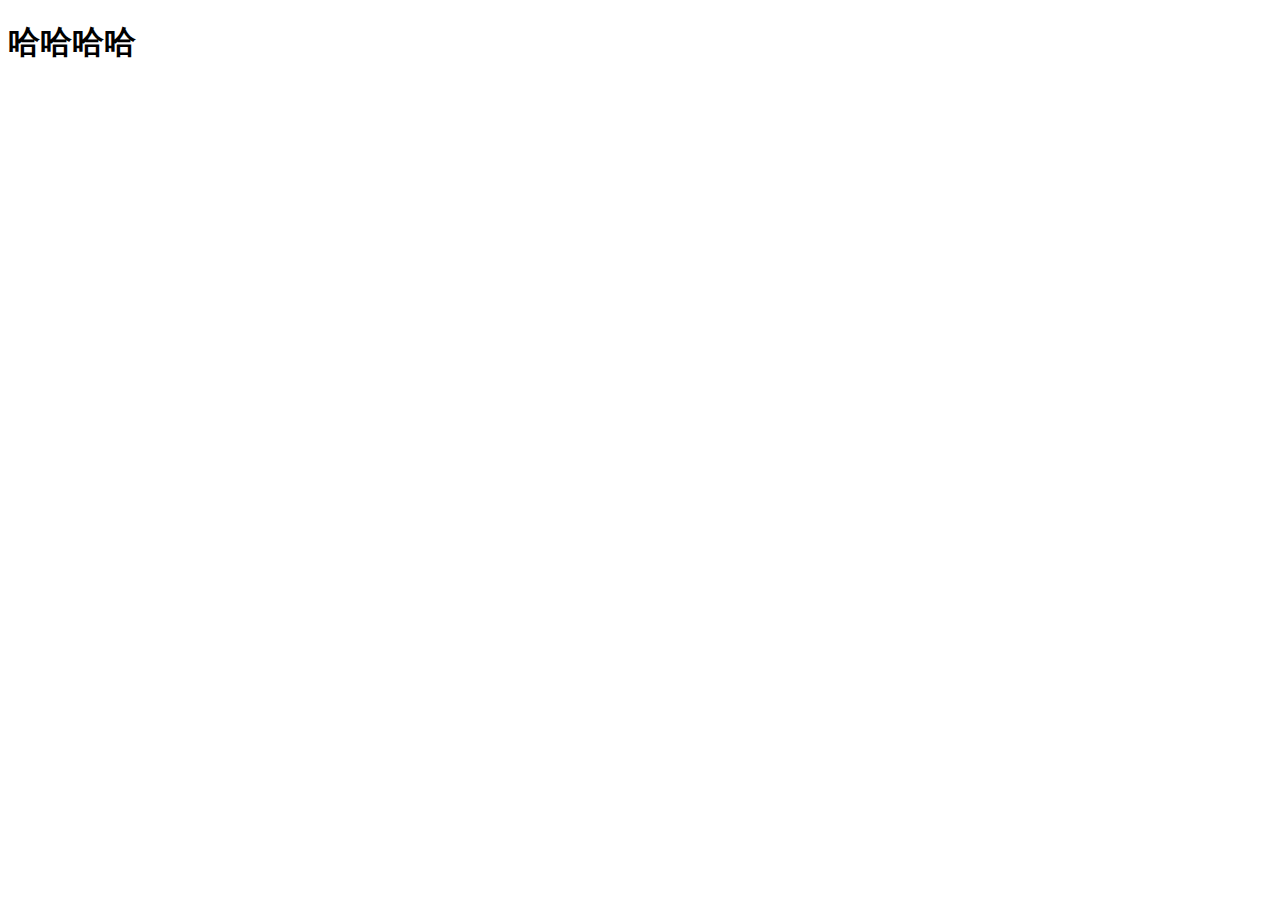
==== index.html @ dab81e0c "注册登录完成" ====
<!DOCTYPE html>
<html lang="en">
  <head>
    <meta charset="UTF-8" />
    <meta name="viewport" content="width=device-width, initial-scale=1.0" />
    <title>Document</title>
  </head>
  <body>
    <h1>哈哈哈哈</h1>
  </body>
</html>
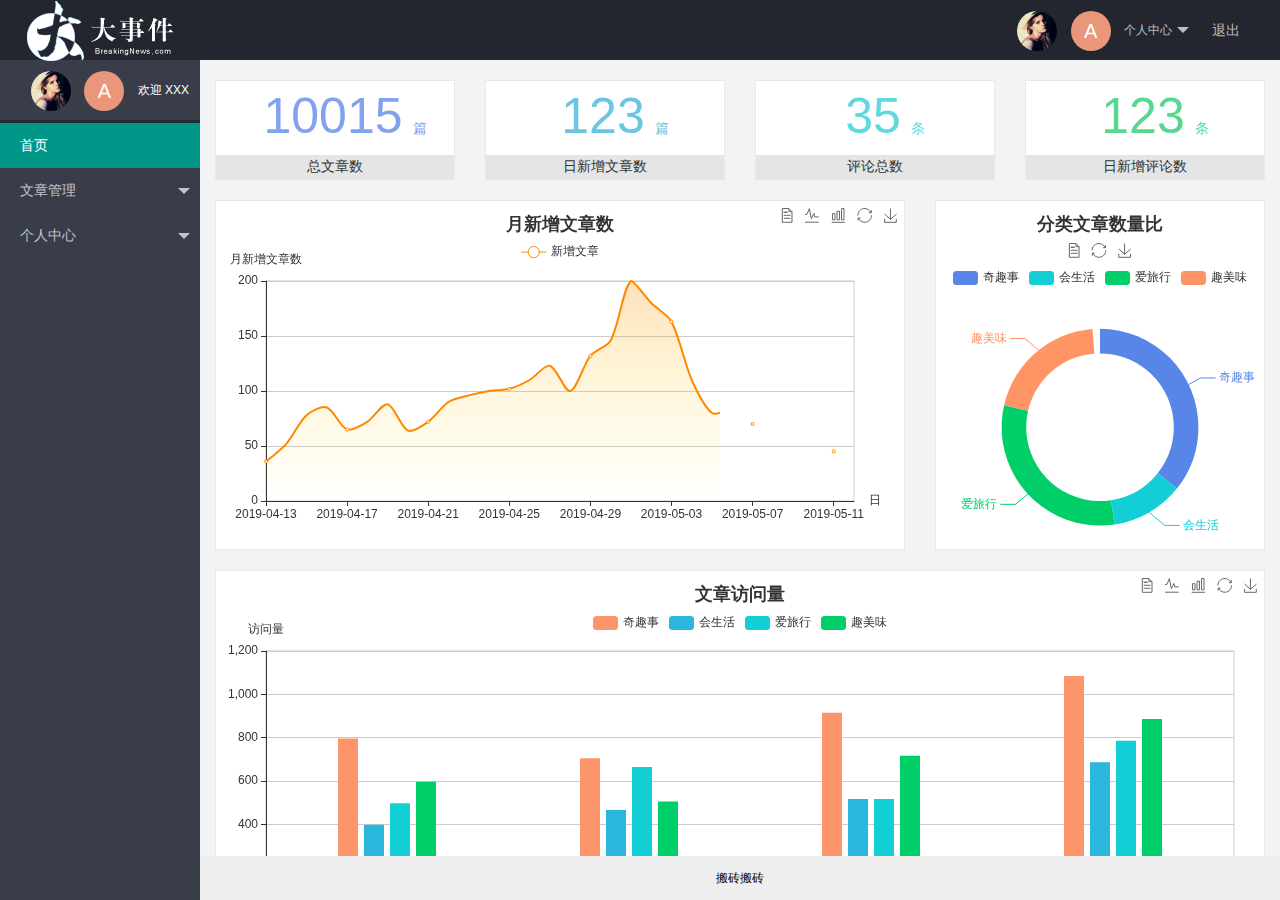
==== commit 4f6c25e3: "主页功能完成" ====
--- a/index.html
+++ b/index.html
@@ -4,8 +4,81 @@
     <meta charset="UTF-8" />
     <meta name="viewport" content="width=device-width, initial-scale=1.0" />
     <title>Document</title>
+    <link rel="stylesheet" href="/assets/lib/layui/css/layui.css" />
+    <link rel="stylesheet" href="/assets/css/index.css" />
   </head>
-  <body>
-    <h1>哈哈哈哈</h1>
+  <body class="layui-layout-body">
+    <div class="layui-layout layui-layout-admin">
+      <div class="layui-header">
+        <div class="layui-logo">
+          <img src="/assets/images/logo.png" alt="" />
+        </div>
+        <!-- 头部区域（可配合layui已有的水平导航） -->
+        <ul class="layui-nav layui-layout-right">
+          <li class="layui-nav-item">
+            <a href="javascript:;" class="userinfo">
+              <img src="/assets/images/sample.jpg" class="layui-nav-img" />
+              <span class="user-avatar">A</span>
+              个人中心
+            </a>
+            <dl class="layui-nav-child">
+              <dd><a href="">基本资料</a></dd>
+              <dd><a href="">更换头像</a></dd>
+              <dd><a href="">重置密码</a></dd>
+            </dl>
+          </li>
+          <li class="layui-nav-item">
+            <a href="javascript:;" id="btnLogout">退出</a>
+          </li>
+        </ul>
+      </div>
+
+      <div class="layui-side layui-bg-black">
+        <div class="layui-side-scroll">
+          <!-- 侧边头像 -->
+          <div class="userinfo">
+            <img src="/assets/images/sample.jpg" class="layui-nav-img" />
+            <span class="user-avatar">A</span>
+            <span id="welcome">欢迎 XXX</span>
+          </div>
+          <!-- 左侧导航区域（可配合layui已有的垂直导航） -->
+          <ul class="layui-nav layui-nav-tree" lay-shrink="all">
+            <li class="layui-nav-item layui-this">
+              <a href="/home/dashboard.html" target="fm">首页</a>
+            </li>
+            <li class="layui-nav-item">
+              <a href="javascript:;">文章管理</a>
+              <dl class="layui-nav-child">
+                <dd><a href="javascript:;">列表一</a></dd>
+                <dd><a href="javascript:;">列表二</a></dd>
+                <dd><a href="javascript:;">列表三</a></dd>
+              </dl>
+            </li>
+            <li class="layui-nav-item">
+              <a href="javascript:;">个人中心</a>
+              <dl class="layui-nav-child">
+                <dd><a href="javascript:;">列表一</a></dd>
+                <dd><a href="javascript:;">列表二</a></dd>
+                <dd><a href="javascript:;">列表三</a></dd>
+              </dl>
+            </li>
+          </ul>
+        </div>
+      </div>
+
+      <div class="layui-body">
+        <!-- 内容主体区域 -->
+        <iframe name="fm" src="/home/dashboard.html" frameborder="0"></iframe>
+      </div>
+
+      <div class="layui-footer">
+        <!-- 底部固定区域 -->
+        搬砖搬砖
+      </div>
+    </div>
+    <script src="/assets/lib/layui/layui.all.js"></script>
+    <script src="/assets/lib/jquery.js"></script>
+    <script src="/assets/js/baseAPI.js"></script>
+    <script src="/assets/js/index.js"></script>
   </body>
 </html>
--- a/assets/lib/layui/css/layui.css
+++ b/assets/lib/layui/css/layui.css
@@ -0,0 +1,4629 @@
+/** layui-v2.5.5 MIT License By https://www.layui.com */
+.layui-inline,
+img {
+  display: inline-block;
+  vertical-align: middle;
+}
+h1,
+h2,
+h3,
+h4,
+h5,
+h6 {
+  font-weight: 400;
+}
+.layui-edge,
+.layui-header,
+.layui-inline,
+.layui-main {
+  position: relative;
+}
+.layui-body,
+.layui-edge,
+.layui-elip {
+  overflow: hidden;
+}
+.layui-btn,
+.layui-edge,
+.layui-inline,
+img {
+  vertical-align: middle;
+}
+.layui-btn,
+.layui-disabled,
+.layui-icon,
+.layui-unselect {
+  -moz-user-select: none;
+  -webkit-user-select: none;
+  -ms-user-select: none;
+}
+.layui-elip,
+.layui-form-checkbox span,
+.layui-form-pane .layui-form-label {
+  text-overflow: ellipsis;
+  white-space: nowrap;
+}
+.layui-breadcrumb,
+.layui-tree-btnGroup {
+  visibility: hidden;
+}
+blockquote,
+body,
+button,
+dd,
+div,
+dl,
+dt,
+form,
+h1,
+h2,
+h3,
+h4,
+h5,
+h6,
+input,
+li,
+ol,
+p,
+pre,
+td,
+textarea,
+th,
+ul {
+  margin: 0;
+  padding: 0;
+  -webkit-tap-highlight-color: rgba(0, 0, 0, 0);
+}
+a:active,
+a:hover {
+  outline: 0;
+}
+img {
+  border: none;
+}
+li {
+  list-style: none;
+}
+table {
+  border-collapse: collapse;
+  border-spacing: 0;
+}
+h4,
+h5,
+h6 {
+  font-size: 100%;
+}
+button,
+input,
+optgroup,
+option,
+select,
+textarea {
+  font-family: inherit;
+  font-size: inherit;
+  font-style: inherit;
+  font-weight: inherit;
+  outline: 0;
+}
+pre {
+  white-space: pre-wrap;
+  white-space: -moz-pre-wrap;
+  white-space: -pre-wrap;
+  white-space: -o-pre-wrap;
+  word-wrap: break-word;
+}
+body {
+  line-height: 24px;
+  font: 14px Helvetica Neue, Helvetica, PingFang SC, Tahoma, Arial, sans-serif;
+}
+hr {
+  height: 1px;
+  margin: 10px 0;
+  border: 0;
+  clear: both;
+}
+a {
+  color: #333;
+  text-decoration: none;
+}
+a:hover {
+  color: #777;
+}
+a cite {
+  font-style: normal;
+  *cursor: pointer;
+}
+.layui-border-box,
+.layui-border-box * {
+  box-sizing: border-box;
+}
+.layui-box,
+.layui-box * {
+  box-sizing: content-box;
+}
+.layui-clear {
+  clear: both;
+  *zoom: 1;
+}
+.layui-clear:after {
+  content: "\20";
+  clear: both;
+  *zoom: 1;
+  display: block;
+  height: 0;
+}
+.layui-inline {
+  *display: inline;
+  *zoom: 1;
+}
+.layui-edge {
+  display: inline-block;
+  width: 0;
+  height: 0;
+  border-width: 6px;
+  border-style: dashed;
+  border-color: transparent;
+}
+.layui-edge-top {
+  top: -4px;
+  border-bottom-color: #999;
+  border-bottom-style: solid;
+}
+.layui-edge-right {
+  border-left-color: #999;
+  border-left-style: solid;
+}
+.layui-edge-bottom {
+  top: 2px;
+  border-top-color: #999;
+  border-top-style: solid;
+}
+.layui-edge-left {
+  border-right-color: #999;
+  border-right-style: solid;
+}
+.layui-disabled,
+.layui-disabled:hover {
+  color: #d2d2d2 !important;
+  cursor: not-allowed !important;
+}
+.layui-circle {
+  border-radius: 100%;
+}
+.layui-show {
+  display: block !important;
+}
+.layui-hide {
+  display: none !important;
+}
+@font-face {
+  font-family: layui-icon;
+  src: url(../font/iconfont.eot?v=250);
+  src: url(../font/iconfont.eot?v=250#iefix) format("embedded-opentype"),
+    url(../font/iconfont.woff2?v=250) format("woff2"),
+    url(../font/iconfont.woff?v=250) format("woff"),
+    url(../font/iconfont.ttf?v=250) format("truetype"),
+    url(../font/iconfont.svg?v=250#layui-icon) format("svg");
+}
+.layui-icon {
+  font-family: layui-icon !important;
+  font-size: 16px;
+  font-style: normal;
+  -webkit-font-smoothing: antialiased;
+  -moz-osx-font-smoothing: grayscale;
+}
+.layui-icon-reply-fill:before {
+  content: "\e611";
+}
+.layui-icon-set-fill:before {
+  content: "\e614";
+}
+.layui-icon-menu-fill:before {
+  content: "\e60f";
+}
+.layui-icon-search:before {
+  content: "\e615";
+}
+.layui-icon-share:before {
+  content: "\e641";
+}
+.layui-icon-set-sm:before {
+  content: "\e620";
+}
+.layui-icon-engine:before {
+  content: "\e628";
+}
+.layui-icon-close:before {
+  content: "\1006";
+}
+.layui-icon-close-fill:before {
+  content: "\1007";
+}
+.layui-icon-chart-screen:before {
+  content: "\e629";
+}
+.layui-icon-star:before {
+  content: "\e600";
+}
+.layui-icon-circle-dot:before {
+  content: "\e617";
+}
+.layui-icon-chat:before {
+  content: "\e606";
+}
+.layui-icon-release:before {
+  content: "\e609";
+}
+.layui-icon-list:before {
+  content: "\e60a";
+}
+.layui-icon-chart:before {
+  content: "\e62c";
+}
+.layui-icon-ok-circle:before {
+  content: "\1005";
+}
+.layui-icon-layim-theme:before {
+  content: "\e61b";
+}
+.layui-icon-table:before {
+  content: "\e62d";
+}
+.layui-icon-right:before {
+  content: "\e602";
+}
+.layui-icon-left:before {
+  content: "\e603";
+}
+.layui-icon-cart-simple:before {
+  content: "\e698";
+}
+.layui-icon-face-cry:before {
+  content: "\e69c";
+}
+.layui-icon-face-smile:before {
+  content: "\e6af";
+}
+.layui-icon-survey:before {
+  content: "\e6b2";
+}
+.layui-icon-tree:before {
+  content: "\e62e";
+}
+.layui-icon-upload-circle:before {
+  content: "\e62f";
+}
+.layui-icon-add-circle:before {
+  content: "\e61f";
+}
+.layui-icon-download-circle:before {
+  content: "\e601";
+}
+.layui-icon-templeate-1:before {
+  content: "\e630";
+}
+.layui-icon-util:before {
+  content: "\e631";
+}
+.layui-icon-face-surprised:before {
+  content: "\e664";
+}
+.layui-icon-edit:before {
+  content: "\e642";
+}
+.layui-icon-speaker:before {
+  content: "\e645";
+}
+.layui-icon-down:before {
+  content: "\e61a";
+}
+.layui-icon-file:before {
+  content: "\e621";
+}
+.layui-icon-layouts:before {
+  content: "\e632";
+}
+.layui-icon-rate-half:before {
+  content: "\e6c9";
+}
+.layui-icon-add-circle-fine:before {
+  content: "\e608";
+}
+.layui-icon-prev-circle:before {
+  content: "\e633";
+}
+.layui-icon-read:before {
+  content: "\e705";
+}
+.layui-icon-404:before {
+  content: "\e61c";
+}
+.layui-icon-carousel:before {
+  content: "\e634";
+}
+.layui-icon-help:before {
+  content: "\e607";
+}
+.layui-icon-code-circle:before {
+  content: "\e635";
+}
+.layui-icon-water:before {
+  content: "\e636";
+}
+.layui-icon-username:before {
+  content: "\e66f";
+}
+.layui-icon-find-fill:before {
+  content: "\e670";
+}
+.layui-icon-about:before {
+  content: "\e60b";
+}
+.layui-icon-location:before {
+  content: "\e715";
+}
+.layui-icon-up:before {
+  content: "\e619";
+}
+.layui-icon-pause:before {
+  content: "\e651";
+}
+.layui-icon-date:before {
+  content: "\e637";
+}
+.layui-icon-layim-uploadfile:before {
+  content: "\e61d";
+}
+.layui-icon-delete:before {
+  content: "\e640";
+}
+.layui-icon-play:before {
+  content: "\e652";
+}
+.layui-icon-top:before {
+  content: "\e604";
+}
+.layui-icon-friends:before {
+  content: "\e612";
+}
+.layui-icon-refresh-3:before {
+  content: "\e9aa";
+}
+.layui-icon-ok:before {
+  content: "\e605";
+}
+.layui-icon-layer:before {
+  content: "\e638";
+}
+.layui-icon-face-smile-fine:before {
+  content: "\e60c";
+}
+.layui-icon-dollar:before {
+  content: "\e659";
+}
+.layui-icon-group:before {
+  content: "\e613";
+}
+.layui-icon-layim-download:before {
+  content: "\e61e";
+}
+.layui-icon-picture-fine:before {
+  content: "\e60d";
+}
+.layui-icon-link:before {
+  content: "\e64c";
+}
+.layui-icon-diamond:before {
+  content: "\e735";
+}
+.layui-icon-log:before {
+  content: "\e60e";
+}
+.layui-icon-rate-solid:before {
+  content: "\e67a";
+}
+.layui-icon-fonts-del:before {
+  content: "\e64f";
+}
+.layui-icon-unlink:before {
+  content: "\e64d";
+}
+.layui-icon-fonts-clear:before {
+  content: "\e639";
+}
+.layui-icon-triangle-r:before {
+  content: "\e623";
+}
+.layui-icon-circle:before {
+  content: "\e63f";
+}
+.layui-icon-radio:before {
+  content: "\e643";
+}
+.layui-icon-align-center:before {
+  content: "\e647";
+}
+.layui-icon-align-right:before {
+  content: "\e648";
+}
+.layui-icon-align-left:before {
+  content: "\e649";
+}
+.layui-icon-loading-1:before {
+  content: "\e63e";
+}
+.layui-icon-return:before {
+  content: "\e65c";
+}
+.layui-icon-fonts-strong:before {
+  content: "\e62b";
+}
+.layui-icon-upload:before {
+  content: "\e67c";
+}
+.layui-icon-dialogue:before {
+  content: "\e63a";
+}
+.layui-icon-video:before {
+  content: "\e6ed";
+}
+.layui-icon-headset:before {
+  content: "\e6fc";
+}
+.layui-icon-cellphone-fine:before {
+  content: "\e63b";
+}
+.layui-icon-add-1:before {
+  content: "\e654";
+}
+.layui-icon-face-smile-b:before {
+  content: "\e650";
+}
+.layui-icon-fonts-html:before {
+  content: "\e64b";
+}
+.layui-icon-form:before {
+  content: "\e63c";
+}
+.layui-icon-cart:before {
+  content: "\e657";
+}
+.layui-icon-camera-fill:before {
+  content: "\e65d";
+}
+.layui-icon-tabs:before {
+  content: "\e62a";
+}
+.layui-icon-fonts-code:before {
+  content: "\e64e";
+}
+.layui-icon-fire:before {
+  content: "\e756";
+}
+.layui-icon-set:before {
+  content: "\e716";
+}
+.layui-icon-fonts-u:before {
+  content: "\e646";
+}
+.layui-icon-triangle-d:before {
+  content: "\e625";
+}
+.layui-icon-tips:before {
+  content: "\e702";
+}
+.layui-icon-picture:before {
+  content: "\e64a";
+}
+.layui-icon-more-vertical:before {
+  content: "\e671";
+}
+.layui-icon-flag:before {
+  content: "\e66c";
+}
+.layui-icon-loading:before {
+  content: "\e63d";
+}
+.layui-icon-fonts-i:before {
+  content: "\e644";
+}
+.layui-icon-refresh-1:before {
+  content: "\e666";
+}
+.layui-icon-rmb:before {
+  content: "\e65e";
+}
+.layui-icon-home:before {
+  content: "\e68e";
+}
+.layui-icon-user:before {
+  content: "\e770";
+}
+.layui-icon-notice:before {
+  content: "\e667";
+}
+.layui-icon-login-weibo:before {
+  content: "\e675";
+}
+.layui-icon-voice:before {
+  content: "\e688";
+}
+.layui-icon-upload-drag:before {
+  content: "\e681";
+}
+.layui-icon-login-qq:before {
+  content: "\e676";
+}
+.layui-icon-snowflake:before {
+  content: "\e6b1";
+}
+.layui-icon-file-b:before {
+  content: "\e655";
+}
+.layui-icon-template:before {
+  content: "\e663";
+}
+.layui-icon-auz:before {
+  content: "\e672";
+}
+.layui-icon-console:before {
+  content: "\e665";
+}
+.layui-icon-app:before {
+  content: "\e653";
+}
+.layui-icon-prev:before {
+  content: "\e65a";
+}
+.layui-icon-website:before {
+  content: "\e7ae";
+}
+.layui-icon-next:before {
+  content: "\e65b";
+}
+.layui-icon-component:before {
+  content: "\e857";
+}
+.layui-icon-more:before {
+  content: "\e65f";
+}
+.layui-icon-login-wechat:before {
+  content: "\e677";
+}
+.layui-icon-shrink-right:before {
+  content: "\e668";
+}
+.layui-icon-spread-left:before {
+  content: "\e66b";
+}
+.layui-icon-camera:before {
+  content: "\e660";
+}
+.layui-icon-note:before {
+  content: "\e66e";
+}
+.layui-icon-refresh:before {
+  content: "\e669";
+}
+.layui-icon-female:before {
+  content: "\e661";
+}
+.layui-icon-male:before {
+  content: "\e662";
+}
+.layui-icon-password:before {
+  content: "\e673";
+}
+.layui-icon-senior:before {
+  content: "\e674";
+}
+.layui-icon-theme:before {
+  content: "\e66a";
+}
+.layui-icon-tread:before {
+  content: "\e6c5";
+}
+.layui-icon-praise:before {
+  content: "\e6c6";
+}
+.layui-icon-star-fill:before {
+  content: "\e658";
+}
+.layui-icon-rate:before {
+  content: "\e67b";
+}
+.layui-icon-template-1:before {
+  content: "\e656";
+}
+.layui-icon-vercode:before {
+  content: "\e679";
+}
+.layui-icon-cellphone:before {
+  content: "\e678";
+}
+.layui-icon-screen-full:before {
+  content: "\e622";
+}
+.layui-icon-screen-restore:before {
+  content: "\e758";
+}
+.layui-icon-cols:before {
+  content: "\e610";
+}
+.layui-icon-export:before {
+  content: "\e67d";
+}
+.layui-icon-print:before {
+  content: "\e66d";
+}
+.layui-icon-slider:before {
+  content: "\e714";
+}
+.layui-icon-addition:before {
+  content: "\e624";
+}
+.layui-icon-subtraction:before {
+  content: "\e67e";
+}
+.layui-icon-service:before {
+  content: "\e626";
+}
+.layui-icon-transfer:before {
+  content: "\e691";
+}
+.layui-main {
+  width: 1140px;
+  margin: 0 auto;
+}
+.layui-header {
+  z-index: 1000;
+  height: 60px;
+}
+.layui-header a:hover {
+  transition: all 0.5s;
+  -webkit-transition: all 0.5s;
+}
+.layui-side {
+  position: fixed;
+  left: 0;
+  top: 0;
+  bottom: 0;
+  z-index: 999;
+  width: 200px;
+  overflow-x: hidden;
+}
+.layui-side-scroll {
+  position: relative;
+  width: 220px;
+  height: 100%;
+  overflow-x: hidden;
+}
+.layui-body {
+  position: absolute;
+  left: 200px;
+  right: 0;
+  top: 0;
+  bottom: 0;
+  z-index: 998;
+  width: auto;
+  overflow-y: auto;
+  box-sizing: border-box;
+}
+.layui-layout-body {
+  overflow: hidden;
+}
+.layui-layout-admin .layui-header {
+  background-color: #23262e;
+}
+.layui-layout-admin .layui-side {
+  top: 60px;
+  width: 200px;
+  overflow-x: hidden;
+}
+.layui-layout-admin .layui-body {
+  position: fixed;
+  top: 60px;
+  bottom: 44px;
+}
+.layui-layout-admin .layui-main {
+  width: auto;
+  margin: 0 15px;
+}
+.layui-layout-admin .layui-footer {
+  position: fixed;
+  left: 200px;
+  right: 0;
+  bottom: 0;
+  height: 44px;
+  line-height: 44px;
+  padding: 0 15px;
+  background-color: #eee;
+}
+.layui-layout-admin .layui-logo {
+  position: absolute;
+  left: 0;
+  top: 0;
+  width: 200px;
+  height: 100%;
+  line-height: 60px;
+  text-align: center;
+  color: #009688;
+  font-size: 16px;
+}
+.layui-layout-admin .layui-header .layui-nav {
+  background: 0 0;
+}
+.layui-layout-left {
+  position: absolute !important;
+  left: 200px;
+  top: 0;
+}
+.layui-layout-right {
+  position: absolute !important;
+  right: 0;
+  top: 0;
+}
+.layui-container {
+  position: relative;
+  margin: 0 auto;
+  padding: 0 15px;
+  box-sizing: border-box;
+}
+.layui-fluid {
+  position: relative;
+  margin: 0 auto;
+  padding: 0 15px;
+}
+.layui-row:after,
+.layui-row:before {
+  content: "";
+  display: block;
+  clear: both;
+}
+.layui-col-lg1,
+.layui-col-lg10,
+.layui-col-lg11,
+.layui-col-lg12,
+.layui-col-lg2,
+.layui-col-lg3,
+.layui-col-lg4,
+.layui-col-lg5,
+.layui-col-lg6,
+.layui-col-lg7,
+.layui-col-lg8,
+.layui-col-lg9,
+.layui-col-md1,
+.layui-col-md10,
+.layui-col-md11,
+.layui-col-md12,
+.layui-col-md2,
+.layui-col-md3,
+.layui-col-md4,
+.layui-col-md5,
+.layui-col-md6,
+.layui-col-md7,
+.layui-col-md8,
+.layui-col-md9,
+.layui-col-sm1,
+.layui-col-sm10,
+.layui-col-sm11,
+.layui-col-sm12,
+.layui-col-sm2,
+.layui-col-sm3,
+.layui-col-sm4,
+.layui-col-sm5,
+.layui-col-sm6,
+.layui-col-sm7,
+.layui-col-sm8,
+.layui-col-sm9,
+.layui-col-xs1,
+.layui-col-xs10,
+.layui-col-xs11,
+.layui-col-xs12,
+.layui-col-xs2,
+.layui-col-xs3,
+.layui-col-xs4,
+.layui-col-xs5,
+.layui-col-xs6,
+.layui-col-xs7,
+.layui-col-xs8,
+.layui-col-xs9 {
+  position: relative;
+  display: block;
+  box-sizing: border-box;
+}
+.layui-col-xs1,
+.layui-col-xs10,
+.layui-col-xs11,
+.layui-col-xs12,
+.layui-col-xs2,
+.layui-col-xs3,
+.layui-col-xs4,
+.layui-col-xs5,
+.layui-col-xs6,
+.layui-col-xs7,
+.layui-col-xs8,
+.layui-col-xs9 {
+  float: left;
+}
+.layui-col-xs1 {
+  width: 8.33333333%;
+}
+.layui-col-xs2 {
+  width: 16.66666667%;
+}
+.layui-col-xs3 {
+  width: 25%;
+}
+.layui-col-xs4 {
+  width: 33.33333333%;
+}
+.layui-col-xs5 {
+  width: 41.66666667%;
+}
+.layui-col-xs6 {
+  width: 50%;
+}
+.layui-col-xs7 {
+  width: 58.33333333%;
+}
+.layui-col-xs8 {
+  width: 66.66666667%;
+}
+.layui-col-xs9 {
+  width: 75%;
+}
+.layui-col-xs10 {
+  width: 83.33333333%;
+}
+.layui-col-xs11 {
+  width: 91.66666667%;
+}
+.layui-col-xs12 {
+  width: 100%;
+}
+.layui-col-xs-offset1 {
+  margin-left: 8.33333333%;
+}
+.layui-col-xs-offset2 {
+  margin-left: 16.66666667%;
+}
+.layui-col-xs-offset3 {
+  margin-left: 25%;
+}
+.layui-col-xs-offset4 {
+  margin-left: 33.33333333%;
+}
+.layui-col-xs-offset5 {
+  margin-left: 41.66666667%;
+}
+.layui-col-xs-offset6 {
+  margin-left: 50%;
+}
+.layui-col-xs-offset7 {
+  margin-left: 58.33333333%;
+}
+.layui-col-xs-offset8 {
+  margin-left: 66.66666667%;
+}
+.layui-col-xs-offset9 {
+  margin-left: 75%;
+}
+.layui-col-xs-offset10 {
+  margin-left: 83.33333333%;
+}
+.layui-col-xs-offset11 {
+  margin-left: 91.66666667%;
+}
+.layui-col-xs-offset12 {
+  margin-left: 100%;
+}
+@media screen and (max-width: 768px) {
+  .layui-hide-xs {
+    display: none !important;
+  }
+  .layui-show-xs-block {
+    display: block !important;
+  }
+  .layui-show-xs-inline {
+    display: inline !important;
+  }
+  .layui-show-xs-inline-block {
+    display: inline-block !important;
+  }
+}
+@media screen and (min-width: 768px) {
+  .layui-container {
+    width: 750px;
+  }
+  .layui-hide-sm {
+    display: none !important;
+  }
+  .layui-show-sm-block {
+    display: block !important;
+  }
+  .layui-show-sm-inline {
+    display: inline !important;
+  }
+  .layui-show-sm-inline-block {
+    display: inline-block !important;
+  }
+  .layui-col-sm1,
+  .layui-col-sm10,
+  .layui-col-sm11,
+  .layui-col-sm12,
+  .layui-col-sm2,
+  .layui-col-sm3,
+  .layui-col-sm4,
+  .layui-col-sm5,
+  .layui-col-sm6,
+  .layui-col-sm7,
+  .layui-col-sm8,
+  .layui-col-sm9 {
+    float: left;
+  }
+  .layui-col-sm1 {
+    width: 8.33333333%;
+  }
+  .layui-col-sm2 {
+    width: 16.66666667%;
+  }
+  .layui-col-sm3 {
+    width: 25%;
+  }
+  .layui-col-sm4 {
+    width: 33.33333333%;
+  }
+  .layui-col-sm5 {
+    width: 41.66666667%;
+  }
+  .layui-col-sm6 {
+    width: 50%;
+  }
+  .layui-col-sm7 {
+    width: 58.33333333%;
+  }
+  .layui-col-sm8 {
+    width: 66.66666667%;
+  }
+  .layui-col-sm9 {
+    width: 75%;
+  }
+  .layui-col-sm10 {
+    width: 83.33333333%;
+  }
+  .layui-col-sm11 {
+    width: 91.66666667%;
+  }
+  .layui-col-sm12 {
+    width: 100%;
+  }
+  .layui-col-sm-offset1 {
+    margin-left: 8.33333333%;
+  }
+  .layui-col-sm-offset2 {
+    margin-left: 16.66666667%;
+  }
+  .layui-col-sm-offset3 {
+    margin-left: 25%;
+  }
+  .layui-col-sm-offset4 {
+    margin-left: 33.33333333%;
+  }
+  .layui-col-sm-offset5 {
+    margin-left: 41.66666667%;
+  }
+  .layui-col-sm-offset6 {
+    margin-left: 50%;
+  }
+  .layui-col-sm-offset7 {
+    margin-left: 58.33333333%;
+  }
+  .layui-col-sm-offset8 {
+    margin-left: 66.66666667%;
+  }
+  .layui-col-sm-offset9 {
+    margin-left: 75%;
+  }
+  .layui-col-sm-offset10 {
+    margin-left: 83.33333333%;
+  }
+  .layui-col-sm-offset11 {
+    margin-left: 91.66666667%;
+  }
+  .layui-col-sm-offset12 {
+    margin-left: 100%;
+  }
+}
+@media screen and (min-width: 992px) {
+  .layui-container {
+    width: 970px;
+  }
+  .layui-hide-md {
+    display: none !important;
+  }
+  .layui-show-md-block {
+    display: block !important;
+  }
+  .layui-show-md-inline {
+    display: inline !important;
+  }
+  .layui-show-md-inline-block {
+    display: inline-block !important;
+  }
+  .layui-col-md1,
+  .layui-col-md10,
+  .layui-col-md11,
+  .layui-col-md12,
+  .layui-col-md2,
+  .layui-col-md3,
+  .layui-col-md4,
+  .layui-col-md5,
+  .layui-col-md6,
+  .layui-col-md7,
+  .layui-col-md8,
+  .layui-col-md9 {
+    float: left;
+  }
+  .layui-col-md1 {
+    width: 8.33333333%;
+  }
+  .layui-col-md2 {
+    width: 16.66666667%;
+  }
+  .layui-col-md3 {
+    width: 25%;
+  }
+  .layui-col-md4 {
+    width: 33.33333333%;
+  }
+  .layui-col-md5 {
+    width: 41.66666667%;
+  }
+  .layui-col-md6 {
+    width: 50%;
+  }
+  .layui-col-md7 {
+    width: 58.33333333%;
+  }
+  .layui-col-md8 {
+    width: 66.66666667%;
+  }
+  .layui-col-md9 {
+    width: 75%;
+  }
+  .layui-col-md10 {
+    width: 83.33333333%;
+  }
+  .layui-col-md11 {
+    width: 91.66666667%;
+  }
+  .layui-col-md12 {
+    width: 100%;
+  }
+  .layui-col-md-offset1 {
+    margin-left: 8.33333333%;
+  }
+  .layui-col-md-offset2 {
+    margin-left: 16.66666667%;
+  }
+  .layui-col-md-offset3 {
+    margin-left: 25%;
+  }
+  .layui-col-md-offset4 {
+    margin-left: 33.33333333%;
+  }
+  .layui-col-md-offset5 {
+    margin-left: 41.66666667%;
+  }
+  .layui-col-md-offset6 {
+    margin-left: 50%;
+  }
+  .layui-col-md-offset7 {
+    margin-left: 58.33333333%;
+  }
+  .layui-col-md-offset8 {
+    margin-left: 66.66666667%;
+  }
+  .layui-col-md-offset9 {
+    margin-left: 75%;
+  }
+  .layui-col-md-offset10 {
+    margin-left: 83.33333333%;
+  }
+  .layui-col-md-offset11 {
+    margin-left: 91.66666667%;
+  }
+  .layui-col-md-offset12 {
+    margin-left: 100%;
+  }
+}
+@media screen and (min-width: 1200px) {
+  .layui-container {
+    width: 1170px;
+  }
+  .layui-hide-lg {
+    display: none !important;
+  }
+  .layui-show-lg-block {
+    display: block !important;
+  }
+  .layui-show-lg-inline {
+    display: inline !important;
+  }
+  .layui-show-lg-inline-block {
+    display: inline-block !important;
+  }
+  .layui-col-lg1,
+  .layui-col-lg10,
+  .layui-col-lg11,
+  .layui-col-lg12,
+  .layui-col-lg2,
+  .layui-col-lg3,
+  .layui-col-lg4,
+  .layui-col-lg5,
+  .layui-col-lg6,
+  .layui-col-lg7,
+  .layui-col-lg8,
+  .layui-col-lg9 {
+    float: left;
+  }
+  .layui-col-lg1 {
+    width: 8.33333333%;
+  }
+  .layui-col-lg2 {
+    width: 16.66666667%;
+  }
+  .layui-col-lg3 {
+    width: 25%;
+  }
+  .layui-col-lg4 {
+    width: 33.33333333%;
+  }
+  .layui-col-lg5 {
+    width: 41.66666667%;
+  }
+  .layui-col-lg6 {
+    width: 50%;
+  }
+  .layui-col-lg7 {
+    width: 58.33333333%;
+  }
+  .layui-col-lg8 {
+    width: 66.66666667%;
+  }
+  .layui-col-lg9 {
+    width: 75%;
+  }
+  .layui-col-lg10 {
+    width: 83.33333333%;
+  }
+  .layui-col-lg11 {
+    width: 91.66666667%;
+  }
+  .layui-col-lg12 {
+    width: 100%;
+  }
+  .layui-col-lg-offset1 {
+    margin-left: 8.33333333%;
+  }
+  .layui-col-lg-offset2 {
+    margin-left: 16.66666667%;
+  }
+  .layui-col-lg-offset3 {
+    margin-left: 25%;
+  }
+  .layui-col-lg-offset4 {
+    margin-left: 33.33333333%;
+  }
+  .layui-col-lg-offset5 {
+    margin-left: 41.66666667%;
+  }
+  .layui-col-lg-offset6 {
+    margin-left: 50%;
+  }
+  .layui-col-lg-offset7 {
+    margin-left: 58.33333333%;
+  }
+  .layui-col-lg-offset8 {
+    margin-left: 66.66666667%;
+  }
+  .layui-col-lg-offset9 {
+    margin-left: 75%;
+  }
+  .layui-col-lg-offset10 {
+    margin-left: 83.33333333%;
+  }
+  .layui-col-lg-offset11 {
+    margin-left: 91.66666667%;
+  }
+  .layui-col-lg-offset12 {
+    margin-left: 100%;
+  }
+}
+.layui-col-space1 {
+  margin: -0.5px;
+}
+.layui-col-space1 > * {
+  padding: 0.5px;
+}
+.layui-col-space3 {
+  margin: -1.5px;
+}
+.layui-col-space3 > * {
+  padding: 1.5px;
+}
+.layui-col-space5 {
+  margin: -2.5px;
+}
+.layui-col-space5 > * {
+  padding: 2.5px;
+}
+.layui-col-space8 {
+  margin: -3.5px;
+}
+.layui-col-space8 > * {
+  padding: 3.5px;
+}
+.layui-col-space10 {
+  margin: -5px;
+}
+.layui-col-space10 > * {
+  padding: 5px;
+}
+.layui-col-space12 {
+  margin: -6px;
+}
+.layui-col-space12 > * {
+  padding: 6px;
+}
+.layui-col-space15 {
+  margin: -7.5px;
+}
+.layui-col-space15 > * {
+  padding: 7.5px;
+}
+.layui-col-space18 {
+  margin: -9px;
+}
+.layui-col-space18 > * {
+  padding: 9px;
+}
+.layui-col-space20 {
+  margin: -10px;
+}
+.layui-col-space20 > * {
+  padding: 10px;
+}
+.layui-col-space22 {
+  margin: -11px;
+}
+.layui-col-space22 > * {
+  padding: 11px;
+}
+.layui-col-space25 {
+  margin: -12.5px;
+}
+.layui-col-space25 > * {
+  padding: 12.5px;
+}
+.layui-col-space30 {
+  margin: -15px;
+}
+.layui-col-space30 > * {
+  padding: 15px;
+}
+.layui-btn,
+.layui-input,
+.layui-select,
+.layui-textarea,
+.layui-upload-button {
+  outline: 0;
+  -webkit-appearance: none;
+  transition: all 0.3s;
+  -webkit-transition: all 0.3s;
+  box-sizing: border-box;
+}
+.layui-elem-quote {
+  margin-bottom: 10px;
+  padding: 15px;
+  line-height: 22px;
+  border-left: 5px solid #009688;
+  border-radius: 0 2px 2px 0;
+  background-color: #f2f2f2;
+}
+.layui-quote-nm {
+  border-style: solid;
+  border-width: 1px 1px 1px 5px;
+  background: 0 0;
+}
+.layui-elem-field {
+  margin-bottom: 10px;
+  padding: 0;
+  border-width: 1px;
+  border-style: solid;
+}
+.layui-elem-field legend {
+  margin-left: 20px;
+  padding: 0 10px;
+  font-size: 20px;
+  font-weight: 300;
+}
+.layui-field-title {
+  margin: 10px 0 20px;
+  border-width: 1px 0 0;
+}
+.layui-field-box {
+  padding: 10px 15px;
+}
+.layui-field-title .layui-field-box {
+  padding: 10px 0;
+}
+.layui-progress {
+  position: relative;
+  height: 6px;
+  border-radius: 20px;
+  background-color: #e2e2e2;
+}
+.layui-progress-bar {
+  position: absolute;
+  left: 0;
+  top: 0;
+  width: 0;
+  max-width: 100%;
+  height: 6px;
+  border-radius: 20px;
+  text-align: right;
+  background-color: #5fb878;
+  transition: all 0.3s;
+  -webkit-transition: all 0.3s;
+}
+.layui-progress-big,
+.layui-progress-big .layui-progress-bar {
+  height: 18px;
+  line-height: 18px;
+}
+.layui-progress-text {
+  position: relative;
+  top: -20px;
+  line-height: 18px;
+  font-size: 12px;
+  color: #666;
+}
+.layui-progress-big .layui-progress-text {
+  position: static;
+  padding: 0 10px;
+  color: #fff;
+}
+.layui-collapse {
+  border-width: 1px;
+  border-style: solid;
+  border-radius: 2px;
+}
+.layui-colla-content,
+.layui-colla-item {
+  border-top-width: 1px;
+  border-top-style: solid;
+}
+.layui-colla-item:first-child {
+  border-top: none;
+}
+.layui-colla-title {
+  position: relative;
+  height: 42px;
+  line-height: 42px;
+  padding: 0 15px 0 35px;
+  color: #333;
+  background-color: #f2f2f2;
+  cursor: pointer;
+  font-size: 14px;
+  overflow: hidden;
+}
+.layui-colla-content {
+  display: none;
+  padding: 10px 15px;
+  line-height: 22px;
+  color: #666;
+}
+.layui-colla-icon {
+  position: absolute;
+  left: 15px;
+  top: 0;
+  font-size: 14px;
+}
+.layui-card {
+  margin-bottom: 15px;
+  border-radius: 2px;
+  background-color: #fff;
+  box-shadow: 0 1px 2px 0 rgba(0, 0, 0, 0.05);
+}
+.layui-card:last-child {
+  margin-bottom: 0;
+}
+.layui-card-header {
+  position: relative;
+  height: 42px;
+  line-height: 42px;
+  padding: 0 15px;
+  border-bottom: 1px solid #f6f6f6;
+  color: #333;
+  border-radius: 2px 2px 0 0;
+  font-size: 14px;
+}
+.layui-bg-black,
+.layui-bg-blue,
+.layui-bg-cyan,
+.layui-bg-green,
+.layui-bg-orange,
+.layui-bg-red {
+  color: #fff !important;
+}
+.layui-card-body {
+  position: relative;
+  padding: 10px 15px;
+  line-height: 24px;
+}
+.layui-card-body[pad15] {
+  padding: 15px;
+}
+.layui-card-body[pad20] {
+  padding: 20px;
+}
+.layui-card-body .layui-table {
+  margin: 5px 0;
+}
+.layui-card .layui-tab {
+  margin: 0;
+}
+.layui-panel-window {
+  position: relative;
+  padding: 15px;
+  border-radius: 0;
+  border-top: 5px solid #e6e6e6;
+  background-color: #fff;
+}
+.layui-auxiliar-moving {
+  position: fixed;
+  left: 0;
+  right: 0;
+  top: 0;
+  bottom: 0;
+  width: 100%;
+  height: 100%;
+  background: 0 0;
+  z-index: 9999999999;
+}
+.layui-form-label,
+.layui-form-mid,
+.layui-form-select,
+.layui-input-block,
+.layui-input-inline,
+.layui-textarea {
+  position: relative;
+}
+.layui-bg-red {
+  background-color: #ff5722 !important;
+}
+.layui-bg-orange {
+  background-color: #ffb800 !important;
+}
+.layui-bg-green {
+  background-color: #009688 !important;
+}
+.layui-bg-cyan {
+  background-color: #2f4056 !important;
+}
+.layui-bg-blue {
+  background-color: #1e9fff !important;
+}
+.layui-bg-black {
+  background-color: #393d49 !important;
+}
+.layui-bg-gray {
+  background-color: #eee !important;
+  color: #666 !important;
+}
+.layui-badge-rim,
+.layui-colla-content,
+.layui-colla-item,
+.layui-collapse,
+.layui-elem-field,
+.layui-form-pane .layui-form-item[pane],
+.layui-form-pane .layui-form-label,
+.layui-input,
+.layui-layedit,
+.layui-layedit-tool,
+.layui-quote-nm,
+.layui-select,
+.layui-tab-bar,
+.layui-tab-card,
+.layui-tab-title,
+.layui-tab-title .layui-this:after,
+.layui-textarea {
+  border-color: #e6e6e6;
+}
+.layui-timeline-item:before,
+hr {
+  background-color: #e6e6e6;
+}
+.layui-text {
+  line-height: 22px;
+  font-size: 14px;
+  color: #666;
+}
+.layui-text h1,
+.layui-text h2,
+.layui-text h3 {
+  font-weight: 500;
+  color: #333;
+}
+.layui-text h1 {
+  font-size: 30px;
+}
+.layui-text h2 {
+  font-size: 24px;
+}
+.layui-text h3 {
+  font-size: 18px;
+}
+.layui-text a:not(.layui-btn) {
+  color: #01aaed;
+}
+.layui-text a:not(.layui-btn):hover {
+  text-decoration: underline;
+}
+.layui-text ul {
+  padding: 5px 0 5px 15px;
+}
+.layui-text ul li {
+  margin-top: 5px;
+  list-style-type: disc;
+}
+.layui-text em,
+.layui-word-aux {
+  color: #999 !important;
+  padding: 0 5px !important;
+}
+.layui-btn {
+  display: inline-block;
+  height: 38px;
+  line-height: 38px;
+  padding: 0 18px;
+  background-color: #009688;
+  color: #fff;
+  white-space: nowrap;
+  text-align: center;
+  font-size: 14px;
+  border: none;
+  border-radius: 2px;
+  cursor: pointer;
+}
+.layui-btn:hover {
+  opacity: 0.8;
+  filter: alpha(opacity=80);
+  color: #fff;
+}
+.layui-btn:active {
+  opacity: 1;
+  filter: alpha(opacity=100);
+}
+.layui-btn + .layui-btn {
+  margin-left: 10px;
+}
+.layui-btn-container {
+  font-size: 0;
+}
+.layui-btn-container .layui-btn {
+  margin-right: 10px;
+  margin-bottom: 10px;
+}
+.layui-btn-container .layui-btn + .layui-btn {
+  margin-left: 0;
+}
+.layui-table .layui-btn-container .layui-btn {
+  margin-bottom: 9px;
+}
+.layui-btn-radius {
+  border-radius: 100px;
+}
+.layui-btn .layui-icon {
+  margin-right: 3px;
+  font-size: 18px;
+  vertical-align: bottom;
+  vertical-align: middle\9;
+}
+.layui-btn-primary {
+  border: 1px solid #c9c9c9;
+  background-color: #fff;
+  color: #555;
+}
+.layui-btn-primary:hover {
+  border-color: #009688;
+  color: #333;
+}
+.layui-btn-normal {
+  background-color: #1e9fff;
+}
+.layui-btn-warm {
+  background-color: #ffb800;
+}
+.layui-btn-danger {
+  background-color: #ff5722;
+}
+.layui-btn-checked {
+  background-color: #5fb878;
+}
+.layui-btn-disabled,
+.layui-btn-disabled:active,
+.layui-btn-disabled:hover {
+  border: 1px solid #e6e6e6;
+  background-color: #fbfbfb;
+  color: #c9c9c9;
+  cursor: not-allowed;
+  opacity: 1;
+}
+.layui-btn-lg {
+  height: 44px;
+  line-height: 44px;
+  padding: 0 25px;
+  font-size: 16px;
+}
+.layui-btn-sm {
+  height: 30px;
+  line-height: 30px;
+  padding: 0 10px;
+  font-size: 12px;
+}
+.layui-btn-sm i {
+  font-size: 16px !important;
+}
+.layui-btn-xs {
+  height: 22px;
+  line-height: 22px;
+  padding: 0 5px;
+  font-size: 12px;
+}
+.layui-btn-xs i {
+  font-size: 14px !important;
+}
+.layui-btn-group {
+  display: inline-block;
+  vertical-align: middle;
+  font-size: 0;
+}
+.layui-btn-group .layui-btn {
+  margin-left: 0 !important;
+  margin-right: 0 !important;
+  border-left: 1px solid rgba(255, 255, 255, 0.5);
+  border-radius: 0;
+}
+.layui-btn-group .layui-btn-primary {
+  border-left: none;
+}
+.layui-btn-group .layui-btn-primary:hover {
+  border-color: #c9c9c9;
+  color: #009688;
+}
+.layui-btn-group .layui-btn:first-child {
+  border-left: none;
+  border-radius: 2px 0 0 2px;
+}
+.layui-btn-group .layui-btn-primary:first-child {
+  border-left: 1px solid #c9c9c9;
+}
+.layui-btn-group .layui-btn:last-child {
+  border-radius: 0 2px 2px 0;
+}
+.layui-btn-group .layui-btn + .layui-btn {
+  margin-left: 0;
+}
+.layui-btn-group + .layui-btn-group {
+  margin-left: 10px;
+}
+.layui-btn-fluid {
+  width: 100%;
+}
+.layui-input,
+.layui-select,
+.layui-textarea {
+  height: 38px;
+  line-height: 1.3;
+  line-height: 38px\9;
+  border-width: 1px;
+  border-style: solid;
+  background-color: #fff;
+  border-radius: 2px;
+}
+.layui-input::-webkit-input-placeholder,
+.layui-select::-webkit-input-placeholder,
+.layui-textarea::-webkit-input-placeholder {
+  line-height: 1.3;
+}
+.layui-input,
+.layui-textarea {
+  display: block;
+  width: 100%;
+  padding-left: 10px;
+}
+.layui-input:hover,
+.layui-textarea:hover {
+  border-color: #d2d2d2 !important;
+}
+.layui-input:focus,
+.layui-textarea:focus {
+  border-color: #c9c9c9 !important;
+}
+.layui-textarea {
+  min-height: 100px;
+  height: auto;
+  line-height: 20px;
+  padding: 6px 10px;
+  resize: vertical;
+}
+.layui-select {
+  padding: 0 10px;
+}
+.layui-form input[type="checkbox"],
+.layui-form input[type="radio"],
+.layui-form select {
+  display: none;
+}
+.layui-form [lay-ignore] {
+  display: initial;
+}
+.layui-form-item {
+  margin-bottom: 15px;
+  clear: both;
+  *zoom: 1;
+}
+.layui-form-item:after {
+  content: "\20";
+  clear: both;
+  *zoom: 1;
+  display: block;
+  height: 0;
+}
+.layui-form-label {
+  float: left;
+  display: block;
+  padding: 9px 15px;
+  width: 80px;
+  font-weight: 400;
+  line-height: 20px;
+  text-align: right;
+}
+.layui-form-label-col {
+  display: block;
+  float: none;
+  padding: 9px 0;
+  line-height: 20px;
+  text-align: left;
+}
+.layui-form-item .layui-inline {
+  margin-bottom: 5px;
+  margin-right: 10px;
+}
+.layui-input-block {
+  margin-left: 110px;
+  min-height: 36px;
+}
+.layui-input-inline {
+  display: inline-block;
+  vertical-align: middle;
+}
+.layui-form-item .layui-input-inline {
+  float: left;
+  width: 190px;
+  margin-right: 10px;
+}
+.layui-form-text .layui-input-inline {
+  width: auto;
+}
+.layui-form-mid {
+  float: left;
+  display: block;
+  padding: 9px 0 !important;
+  line-height: 20px;
+  margin-right: 10px;
+}
+.layui-form-danger + .layui-form-select .layui-input,
+.layui-form-danger:focus {
+  border-color: #ff5722 !important;
+}
+.layui-form-select .layui-input {
+  padding-right: 30px;
+  cursor: pointer;
+}
+.layui-form-select .layui-edge {
+  position: absolute;
+  right: 10px;
+  top: 50%;
+  margin-top: -3px;
+  cursor: pointer;
+  border-width: 6px;
+  border-top-color: #c2c2c2;
+  border-top-style: solid;
+  transition: all 0.3s;
+  -webkit-transition: all 0.3s;
+}
+.layui-form-select dl {
+  display: none;
+  position: absolute;
+  left: 0;
+  top: 42px;
+  padding: 5px 0;
+  z-index: 899;
+  min-width: 100%;
+  border: 1px solid #d2d2d2;
+  max-height: 300px;
+  overflow-y: auto;
+  background-color: #fff;
+  border-radius: 2px;
+  box-shadow: 0 2px 4px rgba(0, 0, 0, 0.12);
+  box-sizing: border-box;
+}
+.layui-form-select dl dd,
+.layui-form-select dl dt {
+  padding: 0 10px;
+  line-height: 36px;
+  white-space: nowrap;
+  overflow: hidden;
+  text-overflow: ellipsis;
+}
+.layui-form-select dl dt {
+  font-size: 12px;
+  color: #999;
+}
+.layui-form-select dl dd {
+  cursor: pointer;
+}
+.layui-form-select dl dd:hover {
+  background-color: #f2f2f2;
+  -webkit-transition: 0.5s all;
+  transition: 0.5s all;
+}
+.layui-form-select .layui-select-group dd {
+  padding-left: 20px;
+}
+.layui-form-select dl dd.layui-select-tips {
+  padding-left: 10px !important;
+  color: #999;
+}
+.layui-form-select dl dd.layui-this {
+  background-color: #5fb878;
+  color: #fff;
+}
+.layui-form-checkbox,
+.layui-form-select dl dd.layui-disabled {
+  background-color: #fff;
+}
+.layui-form-selected dl {
+  display: block;
+}
+.layui-form-checkbox,
+.layui-form-checkbox *,
+.layui-form-switch {
+  display: inline-block;
+  vertical-align: middle;
+}
+.layui-form-selected .layui-edge {
+  margin-top: -9px;
+  -webkit-transform: rotate(180deg);
+  transform: rotate(180deg);
+  margin-top: -3px\9;
+}
+:root .layui-form-selected .layui-edge {
+  margin-top: -9px\0 / IE9;
+}
+.layui-form-selectup dl {
+  top: auto;
+  bottom: 42px;
+}
+.layui-select-none {
+  margin: 5px 0;
+  text-align: center;
+  color: #999;
+}
+.layui-select-disabled .layui-disabled {
+  border-color: #eee !important;
+}
+.layui-select-disabled .layui-edge {
+  border-top-color: #d2d2d2;
+}
+.layui-form-checkbox {
+  position: relative;
+  height: 30px;
+  line-height: 30px;
+  margin-right: 10px;
+  padding-right: 30px;
+  cursor: pointer;
+  font-size: 0;
+  -webkit-transition: 0.1s linear;
+  transition: 0.1s linear;
+  box-sizing: border-box;
+}
+.layui-form-checkbox span {
+  padding: 0 10px;
+  height: 100%;
+  font-size: 14px;
+  border-radius: 2px 0 0 2px;
+  background-color: #d2d2d2;
+  color: #fff;
+  overflow: hidden;
+}
+.layui-form-checkbox:hover span {
+  background-color: #c2c2c2;
+}
+.layui-form-checkbox i {
+  position: absolute;
+  right: 0;
+  top: 0;
+  width: 30px;
+  height: 28px;
+  border: 1px solid #d2d2d2;
+  border-left: none;
+  border-radius: 0 2px 2px 0;
+  color: #fff;
+  font-size: 20px;
+  text-align: center;
+}
+.layui-form-checkbox:hover i {
+  border-color: #c2c2c2;
+  color: #c2c2c2;
+}
+.layui-form-checked,
+.layui-form-checked:hover {
+  border-color: #5fb878;
+}
+.layui-form-checked span,
+.layui-form-checked:hover span {
+  background-color: #5fb878;
+}
+.layui-form-checked i,
+.layui-form-checked:hover i {
+  color: #5fb878;
+}
+.layui-form-item .layui-form-checkbox {
+  margin-top: 4px;
+}
+.layui-form-checkbox[lay-skin="primary"] {
+  height: auto !important;
+  line-height: normal !important;
+  min-width: 18px;
+  min-height: 18px;
+  border: none !important;
+  margin-right: 0;
+  padding-left: 28px;
+  padding-right: 0;
+  background: 0 0;
+}
+.layui-form-checkbox[lay-skin="primary"] span {
+  padding-left: 0;
+  padding-right: 15px;
+  line-height: 18px;
+  background: 0 0;
+  color: #666;
+}
+.layui-form-checkbox[lay-skin="primary"] i {
+  right: auto;
+  left: 0;
+  width: 16px;
+  height: 16px;
+  line-height: 16px;
+  border: 1px solid #d2d2d2;
+  font-size: 12px;
+  border-radius: 2px;
+  background-color: #fff;
+  -webkit-transition: 0.1s linear;
+  transition: 0.1s linear;
+}
+.layui-form-checkbox[lay-skin="primary"]:hover i {
+  border-color: #5fb878;
+  color: #fff;
+}
+.layui-form-checked[lay-skin="primary"] i {
+  border-color: #5fb878 !important;
+  background-color: #5fb878;
+  color: #fff;
+}
+.layui-checkbox-disbaled[lay-skin="primary"] span {
+  background: 0 0 !important;
+  color: #c2c2c2;
+}
+.layui-checkbox-disbaled[lay-skin="primary"]:hover i {
+  border-color: #d2d2d2;
+}
+.layui-form-item .layui-form-checkbox[lay-skin="primary"] {
+  margin-top: 10px;
+}
+.layui-form-switch {
+  position: relative;
+  height: 22px;
+  line-height: 22px;
+  min-width: 35px;
+  padding: 0 5px;
+  margin-top: 8px;
+  border: 1px solid #d2d2d2;
+  border-radius: 20px;
+  cursor: pointer;
+  background-color: #fff;
+  -webkit-transition: 0.1s linear;
+  transition: 0.1s linear;
+}
+.layui-form-switch i {
+  position: absolute;
+  left: 5px;
+  top: 3px;
+  width: 16px;
+  height: 16px;
+  border-radius: 20px;
+  background-color: #d2d2d2;
+  -webkit-transition: 0.1s linear;
+  transition: 0.1s linear;
+}
+.layui-form-switch em {
+  position: relative;
+  top: 0;
+  width: 25px;
+  margin-left: 21px;
+  padding: 0 !important;
+  text-align: center !important;
+  color: #999 !important;
+  font-style: normal !important;
+  font-size: 12px;
+}
+.layui-form-onswitch {
+  border-color: #5fb878;
+  background-color: #5fb878;
+}
+.layui-checkbox-disbaled,
+.layui-checkbox-disbaled i {
+  border-color: #e2e2e2 !important;
+}
+.layui-form-onswitch i {
+  left: 100%;
+  margin-left: -21px;
+  background-color: #fff;
+}
+.layui-form-onswitch em {
+  margin-left: 5px;
+  margin-right: 21px;
+  color: #fff !important;
+}
+.layui-checkbox-disbaled span {
+  background-color: #e2e2e2 !important;
+}
+.layui-checkbox-disbaled:hover i {
+  color: #fff !important;
+}
+[lay-radio] {
+  display: none;
+}
+.layui-form-radio,
+.layui-form-radio * {
+  display: inline-block;
+  vertical-align: middle;
+}
+.layui-form-radio {
+  line-height: 28px;
+  margin: 6px 10px 0 0;
+  padding-right: 10px;
+  cursor: pointer;
+  font-size: 0;
+}
+.layui-form-radio * {
+  font-size: 14px;
+}
+.layui-form-radio > i {
+  margin-right: 8px;
+  font-size: 22px;
+  color: #c2c2c2;
+}
+.layui-form-radio > i:hover,
+.layui-form-radioed > i {
+  color: #5fb878;
+}
+.layui-radio-disbaled > i {
+  color: #e2e2e2 !important;
+}
+.layui-form-pane .layui-form-label {
+  width: 110px;
+  padding: 8px 15px;
+  height: 38px;
+  line-height: 20px;
+  border-width: 1px;
+  border-style: solid;
+  border-radius: 2px 0 0 2px;
+  text-align: center;
+  background-color: #fbfbfb;
+  overflow: hidden;
+  box-sizing: border-box;
+}
+.layui-form-pane .layui-input-inline {
+  margin-left: -1px;
+}
+.layui-form-pane .layui-input-block {
+  margin-left: 110px;
+  left: -1px;
+}
+.layui-form-pane .layui-input {
+  border-radius: 0 2px 2px 0;
+}
+.layui-form-pane .layui-form-text .layui-form-label {
+  float: none;
+  width: 100%;
+  border-radius: 2px;
+  box-sizing: border-box;
+  text-align: left;
+}
+.layui-form-pane .layui-form-text .layui-input-inline {
+  display: block;
+  margin: 0;
+  top: -1px;
+  clear: both;
+}
+.layui-form-pane .layui-form-text .layui-input-block {
+  margin: 0;
+  left: 0;
+  top: -1px;
+}
+.layui-form-pane .layui-form-text .layui-textarea {
+  min-height: 100px;
+  border-radius: 0 0 2px 2px;
+}
+.layui-form-pane .layui-form-checkbox {
+  margin: 4px 0 4px 10px;
+}
+.layui-form-pane .layui-form-radio,
+.layui-form-pane .layui-form-switch {
+  margin-top: 6px;
+  margin-left: 10px;
+}
+.layui-form-pane .layui-form-item[pane] {
+  position: relative;
+  border-width: 1px;
+  border-style: solid;
+}
+.layui-form-pane .layui-form-item[pane] .layui-form-label {
+  position: absolute;
+  left: 0;
+  top: 0;
+  height: 100%;
+  border-width: 0 1px 0 0;
+}
+.layui-form-pane .layui-form-item[pane] .layui-input-inline {
+  margin-left: 110px;
+}
+@media screen and (max-width: 450px) {
+  .layui-form-item .layui-form-label {
+    text-overflow: ellipsis;
+    overflow: hidden;
+    white-space: nowrap;
+  }
+  .layui-form-item .layui-inline {
+    display: block;
+    margin-right: 0;
+    margin-bottom: 20px;
+    clear: both;
+  }
+  .layui-form-item .layui-inline:after {
+    content: "\20";
+    clear: both;
+    display: block;
+    height: 0;
+  }
+  .layui-form-item .layui-input-inline {
+    display: block;
+    float: none;
+    left: -3px;
+    width: auto;
+    margin: 0 0 10px 112px;
+  }
+  .layui-form-item .layui-input-inline + .layui-form-mid {
+    margin-left: 110px;
+    top: -5px;
+    padding: 0;
+  }
+  .layui-form-item .layui-form-checkbox {
+    margin-right: 5px;
+    margin-bottom: 5px;
+  }
+}
+.layui-layedit {
+  border-width: 1px;
+  border-style: solid;
+  border-radius: 2px;
+}
+.layui-layedit-tool {
+  padding: 3px 5px;
+  border-bottom-width: 1px;
+  border-bottom-style: solid;
+  font-size: 0;
+}
+.layedit-tool-fixed {
+  position: fixed;
+  top: 0;
+  border-top: 1px solid #e2e2e2;
+}
+.layui-layedit-tool .layedit-tool-mid,
+.layui-layedit-tool .layui-icon {
+  display: inline-block;
+  vertical-align: middle;
+  text-align: center;
+  font-size: 14px;
+}
+.layui-layedit-tool .layui-icon {
+  position: relative;
+  width: 32px;
+  height: 30px;
+  line-height: 30px;
+  margin: 3px 5px;
+  color: #777;
+  cursor: pointer;
+  border-radius: 2px;
+}
+.layui-layedit-tool .layui-icon:hover {
+  color: #393d49;
+}
+.layui-layedit-tool .layui-icon:active {
+  color: #000;
+}
+.layui-layedit-tool .layedit-tool-active {
+  background-color: #e2e2e2;
+  color: #000;
+}
+.layui-layedit-tool .layui-disabled,
+.layui-layedit-tool .layui-disabled:hover {
+  color: #d2d2d2;
+  cursor: not-allowed;
+}
+.layui-layedit-tool .layedit-tool-mid {
+  width: 1px;
+  height: 18px;
+  margin: 0 10px;
+  background-color: #d2d2d2;
+}
+.layedit-tool-html {
+  width: 50px !important;
+  font-size: 30px !important;
+}
+.layedit-tool-b,
+.layedit-tool-code,
+.layedit-tool-help {
+  font-size: 16px !important;
+}
+.layedit-tool-d,
+.layedit-tool-face,
+.layedit-tool-image,
+.layedit-tool-unlink {
+  font-size: 18px !important;
+}
+.layedit-tool-image input {
+  position: absolute;
+  font-size: 0;
+  left: 0;
+  top: 0;
+  width: 100%;
+  height: 100%;
+  opacity: 0.01;
+  filter: Alpha(opacity=1);
+  cursor: pointer;
+}
+.layui-layedit-iframe iframe {
+  display: block;
+  width: 100%;
+}
+#LAY_layedit_code {
+  overflow: hidden;
+}
+.layui-laypage {
+  display: inline-block;
+  *display: inline;
+  *zoom: 1;
+  vertical-align: middle;
+  margin: 10px 0;
+  font-size: 0;
+}
+.layui-laypage > a:first-child,
+.layui-laypage > a:first-child em {
+  border-radius: 2px 0 0 2px;
+}
+.layui-laypage > a:last-child,
+.layui-laypage > a:last-child em {
+  border-radius: 0 2px 2px 0;
+}
+.layui-laypage > :first-child {
+  margin-left: 0 !important;
+}
+.layui-laypage > :last-child {
+  margin-right: 0 !important;
+}
+.layui-laypage a,
+.layui-laypage button,
+.layui-laypage input,
+.layui-laypage select,
+.layui-laypage span {
+  border: 1px solid #e2e2e2;
+}
+.layui-laypage a,
+.layui-laypage span {
+  display: inline-block;
+  *display: inline;
+  *zoom: 1;
+  vertical-align: middle;
+  padding: 0 15px;
+  height: 28px;
+  line-height: 28px;
+  margin: 0 -1px 5px 0;
+  background-color: #fff;
+  color: #333;
+  font-size: 12px;
+}
+.layui-flow-more a *,
+.layui-laypage input,
+.layui-table-view select[lay-ignore] {
+  display: inline-block;
+}
+.layui-laypage a:hover {
+  color: #009688;
+}
+.layui-laypage em {
+  font-style: normal;
+}
+.layui-laypage .layui-laypage-spr {
+  color: #999;
+  font-weight: 700;
+}
+.layui-laypage a {
+  text-decoration: none;
+}
+.layui-laypage .layui-laypage-curr {
+  position: relative;
+}
+.layui-laypage .layui-laypage-curr em {
+  position: relative;
+  color: #fff;
+}
+.layui-laypage .layui-laypage-curr .layui-laypage-em {
+  position: absolute;
+  left: -1px;
+  top: -1px;
+  padding: 1px;
+  width: 100%;
+  height: 100%;
+  background-color: #009688;
+}
+.layui-laypage-em {
+  border-radius: 2px;
+}
+.layui-laypage-next em,
+.layui-laypage-prev em {
+  font-family: Sim sun;
+  font-size: 16px;
+}
+.layui-laypage .layui-laypage-count,
+.layui-laypage .layui-laypage-limits,
+.layui-laypage .layui-laypage-refresh,
+.layui-laypage .layui-laypage-skip {
+  margin-left: 10px;
+  margin-right: 10px;
+  padding: 0;
+  border: none;
+}
+.layui-laypage .layui-laypage-limits,
+.layui-laypage .layui-laypage-refresh {
+  vertical-align: top;
+}
+.layui-laypage .layui-laypage-refresh i {
+  font-size: 18px;
+  cursor: pointer;
+}
+.layui-laypage select {
+  height: 22px;
+  padding: 3px;
+  border-radius: 2px;
+  cursor: pointer;
+}
+.layui-laypage .layui-laypage-skip {
+  height: 30px;
+  line-height: 30px;
+  color: #999;
+}
+.layui-laypage button,
+.layui-laypage input {
+  height: 30px;
+  line-height: 30px;
+  border-radius: 2px;
+  vertical-align: top;
+  background-color: #fff;
+  box-sizing: border-box;
+}
+.layui-laypage input {
+  width: 40px;
+  margin: 0 10px;
+  padding: 0 3px;
+  text-align: center;
+}
+.layui-laypage input:focus,
+.layui-laypage select:focus {
+  border-color: #009688 !important;
+}
+.layui-laypage button {
+  margin-left: 10px;
+  padding: 0 10px;
+  cursor: pointer;
+}
+.layui-table,
+.layui-table-view {
+  margin: 10px 0;
+}
+.layui-flow-more {
+  margin: 10px 0;
+  text-align: center;
+  color: #999;
+  font-size: 14px;
+}
+.layui-flow-more a {
+  height: 32px;
+  line-height: 32px;
+}
+.layui-flow-more a * {
+  vertical-align: top;
+}
+.layui-flow-more a cite {
+  padding: 0 20px;
+  border-radius: 3px;
+  background-color: #eee;
+  color: #333;
+  font-style: normal;
+}
+.layui-flow-more a cite:hover {
+  opacity: 0.8;
+}
+.layui-flow-more a i {
+  font-size: 30px;
+  color: #737383;
+}
+.layui-table {
+  width: 100%;
+  background-color: #fff;
+  color: #666;
+}
+.layui-table tr {
+  transition: all 0.3s;
+  -webkit-transition: all 0.3s;
+}
+.layui-table th {
+  text-align: left;
+  font-weight: 400;
+}
+.layui-table tbody tr:hover,
+.layui-table thead tr,
+.layui-table-click,
+.layui-table-header,
+.layui-table-hover,
+.layui-table-mend,
+.layui-table-patch,
+.layui-table-tool,
+.layui-table-total,
+.layui-table-total tr,
+.layui-table[lay-even] tr:nth-child(even) {
+  background-color: #f2f2f2;
+}
+.layui-table td,
+.layui-table th,
+.layui-table-col-set,
+.layui-table-fixed-r,
+.layui-table-grid-down,
+.layui-table-header,
+.layui-table-page,
+.layui-table-tips-main,
+.layui-table-tool,
+.layui-table-total,
+.layui-table-view,
+.layui-table[lay-skin="line"],
+.layui-table[lay-skin="row"] {
+  border-width: 1px;
+  border-style: solid;
+  border-color: #e6e6e6;
+}
+.layui-table td,
+.layui-table th {
+  position: relative;
+  padding: 9px 15px;
+  min-height: 20px;
+  line-height: 20px;
+  font-size: 14px;
+}
+.layui-table[lay-skin="line"] td,
+.layui-table[lay-skin="line"] th {
+  border-width: 0 0 1px;
+}
+.layui-table[lay-skin="row"] td,
+.layui-table[lay-skin="row"] th {
+  border-width: 0 1px 0 0;
+}
+.layui-table[lay-skin="nob"] td,
+.layui-table[lay-skin="nob"] th {
+  border: none;
+}
+.layui-table img {
+  max-width: 100px;
+}
+.layui-table[lay-size="lg"] td,
+.layui-table[lay-size="lg"] th {
+  padding: 15px 30px;
+}
+.layui-table-view .layui-table[lay-size="lg"] .layui-table-cell {
+  height: 40px;
+  line-height: 40px;
+}
+.layui-table[lay-size="sm"] td,
+.layui-table[lay-size="sm"] th {
+  font-size: 12px;
+  padding: 5px 10px;
+}
+.layui-table-view .layui-table[lay-size="sm"] .layui-table-cell {
+  height: 20px;
+  line-height: 20px;
+}
+.layui-table[lay-data] {
+  display: none;
+}
+.layui-table-box {
+  position: relative;
+  overflow: hidden;
+}
+.layui-table-view .layui-table {
+  position: relative;
+  width: auto;
+  margin: 0;
+}
+.layui-table-view .layui-table[lay-skin="line"] {
+  border-width: 0 1px 0 0;
+}
+.layui-table-view .layui-table[lay-skin="row"] {
+  border-width: 0 0 1px;
+}
+.layui-table-view .layui-table td,
+.layui-table-view .layui-table th {
+  padding: 5px 0;
+  border-top: none;
+  border-left: none;
+}
+.layui-table-view .layui-table th.layui-unselect .layui-table-cell span {
+  cursor: pointer;
+}
+.layui-table-view .layui-table td {
+  cursor: default;
+}
+.layui-table-view .layui-table td[data-edit="text"] {
+  cursor: text;
+}
+.layui-table-view .layui-form-checkbox[lay-skin="primary"] i {
+  width: 18px;
+  height: 18px;
+}
+.layui-table-view .layui-form-radio {
+  line-height: 0;
+  padding: 0;
+}
+.layui-table-view .layui-form-radio > i {
+  margin: 0;
+  font-size: 20px;
+}
+.layui-table-init {
+  position: absolute;
+  left: 0;
+  top: 0;
+  width: 100%;
+  height: 100%;
+  text-align: center;
+  z-index: 110;
+}
+.layui-table-init .layui-icon {
+  position: absolute;
+  left: 50%;
+  top: 50%;
+  margin: -15px 0 0 -15px;
+  font-size: 30px;
+  color: #c2c2c2;
+}
+.layui-table-header {
+  border-width: 0 0 1px;
+  overflow: hidden;
+}
+.layui-table-header .layui-table {
+  margin-bottom: -1px;
+}
+.layui-table-tool .layui-inline[lay-event] {
+  position: relative;
+  width: 26px;
+  height: 26px;
+  padding: 5px;
+  line-height: 16px;
+  margin-right: 10px;
+  text-align: center;
+  color: #333;
+  border: 1px solid #ccc;
+  cursor: pointer;
+  -webkit-transition: 0.5s all;
+  transition: 0.5s all;
+}
+.layui-table-tool .layui-inline[lay-event]:hover {
+  border: 1px solid #999;
+}
+.layui-table-tool-temp {
+  padding-right: 120px;
+}
+.layui-table-tool-self {
+  position: absolute;
+  right: 17px;
+  top: 10px;
+}
+.layui-table-tool .layui-table-tool-self .layui-inline[lay-event] {
+  margin: 0 0 0 10px;
+}
+.layui-table-tool-panel {
+  position: absolute;
+  top: 29px;
+  left: -1px;
+  padding: 5px 0;
+  min-width: 150px;
+  min-height: 40px;
+  border: 1px solid #d2d2d2;
+  text-align: left;
+  overflow-y: auto;
+  background-color: #fff;
+  box-shadow: 0 2px 4px rgba(0, 0, 0, 0.12);
+}
+.layui-table-cell,
+.layui-table-tool-panel li {
+  overflow: hidden;
+  text-overflow: ellipsis;
+  white-space: nowrap;
+}
+.layui-table-tool-panel li {
+  padding: 0 10px;
+  line-height: 30px;
+  -webkit-transition: 0.5s all;
+  transition: 0.5s all;
+}
+.layui-table-tool-panel li .layui-form-checkbox[lay-skin="primary"] {
+  width: 100%;
+  padding-left: 28px;
+}
+.layui-table-tool-panel li:hover {
+  background-color: #f2f2f2;
+}
+.layui-table-tool-panel li .layui-form-checkbox[lay-skin="primary"] i {
+  position: absolute;
+  left: 0;
+  top: 0;
+}
+.layui-table-tool-panel li .layui-form-checkbox[lay-skin="primary"] span {
+  padding: 0;
+}
+.layui-table-tool .layui-table-tool-self .layui-table-tool-panel {
+  left: auto;
+  right: -1px;
+}
+.layui-table-col-set {
+  position: absolute;
+  right: 0;
+  top: 0;
+  width: 20px;
+  height: 100%;
+  border-width: 0 0 0 1px;
+  background-color: #fff;
+}
+.layui-table-sort {
+  width: 10px;
+  height: 20px;
+  margin-left: 5px;
+  cursor: pointer !important;
+}
+.layui-table-sort .layui-edge {
+  position: absolute;
+  left: 5px;
+  border-width: 5px;
+}
+.layui-table-sort .layui-table-sort-asc {
+  top: 3px;
+  border-top: none;
+  border-bottom-style: solid;
+  border-bottom-color: #b2b2b2;
+}
+.layui-table-sort .layui-table-sort-asc:hover {
+  border-bottom-color: #666;
+}
+.layui-table-sort .layui-table-sort-desc {
+  bottom: 5px;
+  border-bottom: none;
+  border-top-style: solid;
+  border-top-color: #b2b2b2;
+}
+.layui-table-sort .layui-table-sort-desc:hover {
+  border-top-color: #666;
+}
+.layui-table-sort[lay-sort="asc"] .layui-table-sort-asc {
+  border-bottom-color: #000;
+}
+.layui-table-sort[lay-sort="desc"] .layui-table-sort-desc {
+  border-top-color: #000;
+}
+.layui-table-cell {
+  height: 28px;
+  line-height: 28px;
+  padding: 0 15px;
+  position: relative;
+  box-sizing: border-box;
+}
+.layui-table-cell .layui-form-checkbox[lay-skin="primary"] {
+  top: -1px;
+  padding: 0;
+}
+.layui-table-cell .layui-table-link {
+  color: #01aaed;
+}
+.laytable-cell-checkbox,
+.laytable-cell-numbers,
+.laytable-cell-radio,
+.laytable-cell-space {
+  padding: 0;
+  text-align: center;
+}
+.layui-table-body {
+  position: relative;
+  overflow: auto;
+  margin-right: -1px;
+  margin-bottom: -1px;
+}
+.layui-table-body .layui-none {
+  line-height: 26px;
+  padding: 15px;
+  text-align: center;
+  color: #999;
+}
+.layui-table-fixed {
+  position: absolute;
+  left: 0;
+  top: 0;
+  z-index: 101;
+}
+.layui-table-fixed .layui-table-body {
+  overflow: hidden;
+}
+.layui-table-fixed-l {
+  box-shadow: 0 -1px 8px rgba(0, 0, 0, 0.08);
+}
+.layui-table-fixed-r {
+  left: auto;
+  right: -1px;
+  border-width: 0 0 0 1px;
+  box-shadow: -1px 0 8px rgba(0, 0, 0, 0.08);
+}
+.layui-table-fixed-r .layui-table-header {
+  position: relative;
+  overflow: visible;
+}
+.layui-table-mend {
+  position: absolute;
+  right: -49px;
+  top: 0;
+  height: 100%;
+  width: 50px;
+}
+.layui-table-tool {
+  position: relative;
+  z-index: 890;
+  width: 100%;
+  min-height: 50px;
+  line-height: 30px;
+  padding: 10px 15px;
+  border-width: 0 0 1px;
+}
+.layui-table-tool .layui-btn-container {
+  margin-bottom: -10px;
+}
+.layui-table-page,
+.layui-table-total {
+  border-width: 1px 0 0;
+  margin-bottom: -1px;
+  overflow: hidden;
+}
+.layui-table-page {
+  position: relative;
+  width: 100%;
+  padding: 7px 7px 0;
+  height: 41px;
+  font-size: 12px;
+  white-space: nowrap;
+}
+.layui-table-page > div {
+  height: 26px;
+}
+.layui-table-page .layui-laypage {
+  margin: 0;
+}
+.layui-table-page .layui-laypage a,
+.layui-table-page .layui-laypage span {
+  height: 26px;
+  line-height: 26px;
+  margin-bottom: 10px;
+  border: none;
+  background: 0 0;
+}
+.layui-table-page .layui-laypage a,
+.layui-table-page .layui-laypage span.layui-laypage-curr {
+  padding: 0 12px;
+}
+.layui-table-page .layui-laypage span {
+  margin-left: 0;
+  padding: 0;
+}
+.layui-table-page .layui-laypage .layui-laypage-prev {
+  margin-left: -7px !important;
+}
+.layui-table-page .layui-laypage .layui-laypage-curr .layui-laypage-em {
+  left: 0;
+  top: 0;
+  padding: 0;
+}
+.layui-table-page .layui-laypage button,
+.layui-table-page .layui-laypage input {
+  height: 26px;
+  line-height: 26px;
+}
+.layui-table-page .layui-laypage input {
+  width: 40px;
+}
+.layui-table-page .layui-laypage button {
+  padding: 0 10px;
+}
+.layui-table-page select {
+  height: 18px;
+}
+.layui-table-patch .layui-table-cell {
+  padding: 0;
+  width: 30px;
+}
+.layui-table-edit {
+  position: absolute;
+  left: 0;
+  top: 0;
+  width: 100%;
+  height: 100%;
+  padding: 0 14px 1px;
+  border-radius: 0;
+  box-shadow: 1px 1px 20px rgba(0, 0, 0, 0.15);
+}
+.layui-table-edit:focus {
+  border-color: #5fb878 !important;
+}
+select.layui-table-edit {
+  padding: 0 0 0 10px;
+  border-color: #c9c9c9;
+}
+.layui-table-view .layui-form-checkbox,
+.layui-table-view .layui-form-radio,
+.layui-table-view .layui-form-switch {
+  top: 0;
+  margin: 0;
+  box-sizing: content-box;
+}
+.layui-table-view .layui-form-checkbox {
+  top: -1px;
+  height: 26px;
+  line-height: 26px;
+}
+.layui-table-view .layui-form-checkbox i {
+  height: 26px;
+}
+.layui-table-grid .layui-table-cell {
+  overflow: visible;
+}
+.layui-table-grid-down {
+  position: absolute;
+  top: 0;
+  right: 0;
+  width: 26px;
+  height: 100%;
+  padding: 5px 0;
+  border-width: 0 0 0 1px;
+  text-align: center;
+  background-color: #fff;
+  color: #999;
+  cursor: pointer;
+}
+.layui-table-grid-down .layui-icon {
+  position: absolute;
+  top: 50%;
+  left: 50%;
+  margin: -8px 0 0 -8px;
+}
+.layui-table-grid-down:hover {
+  background-color: #fbfbfb;
+}
+body .layui-table-tips .layui-layer-content {
+  background: 0 0;
+  padding: 0;
+  box-shadow: 0 1px 6px rgba(0, 0, 0, 0.12);
+}
+.layui-table-tips-main {
+  margin: -44px 0 0 -1px;
+  max-height: 150px;
+  padding: 8px 15px;
+  font-size: 14px;
+  overflow-y: scroll;
+  background-color: #fff;
+  color: #666;
+}
+.layui-table-tips-c {
+  position: absolute;
+  right: -3px;
+  top: -13px;
+  width: 20px;
+  height: 20px;
+  padding: 3px;
+  cursor: pointer;
+  background-color: #666;
+  border-radius: 50%;
+  color: #fff;
+}
+.layui-table-tips-c:hover {
+  background-color: #777;
+}
+.layui-table-tips-c:before {
+  position: relative;
+  right: -2px;
+}
+.layui-upload-file {
+  display: none !important;
+  opacity: 0.01;
+  filter: Alpha(opacity=1);
+}
+.layui-upload-drag,
+.layui-upload-form,
+.layui-upload-wrap {
+  display: inline-block;
+}
+.layui-upload-list {
+  margin: 10px 0;
+}
+.layui-upload-choose {
+  padding: 0 10px;
+  color: #999;
+}
+.layui-upload-drag {
+  position: relative;
+  padding: 30px;
+  border: 1px dashed #e2e2e2;
+  background-color: #fff;
+  text-align: center;
+  cursor: pointer;
+  color: #999;
+}
+.layui-upload-drag .layui-icon {
+  font-size: 50px;
+  color: #009688;
+}
+.layui-upload-drag[lay-over] {
+  border-color: #009688;
+}
+.layui-upload-iframe {
+  position: absolute;
+  width: 0;
+  height: 0;
+  border: 0;
+  visibility: hidden;
+}
+.layui-upload-wrap {
+  position: relative;
+  vertical-align: middle;
+}
+.layui-upload-wrap .layui-upload-file {
+  display: block !important;
+  position: absolute;
+  left: 0;
+  top: 0;
+  z-index: 10;
+  font-size: 100px;
+  width: 100%;
+  height: 100%;
+  opacity: 0.01;
+  filter: Alpha(opacity=1);
+  cursor: pointer;
+}
+.layui-transfer-active,
+.layui-transfer-box {
+  display: inline-block;
+  vertical-align: middle;
+}
+.layui-transfer-box,
+.layui-transfer-header,
+.layui-transfer-search {
+  border-width: 0;
+  border-style: solid;
+  border-color: #e6e6e6;
+}
+.layui-transfer-box {
+  position: relative;
+  border-width: 1px;
+  width: 200px;
+  height: 360px;
+  border-radius: 2px;
+  background-color: #fff;
+}
+.layui-transfer-box .layui-form-checkbox {
+  width: 100%;
+  margin: 0 !important;
+}
+.layui-transfer-header {
+  height: 38px;
+  line-height: 38px;
+  padding: 0 10px;
+  border-bottom-width: 1px;
+}
+.layui-transfer-search {
+  position: relative;
+  padding: 10px;
+  border-bottom-width: 1px;
+}
+.layui-transfer-search .layui-input {
+  height: 32px;
+  padding-left: 30px;
+  font-size: 12px;
+}
+.layui-transfer-search .layui-icon-search {
+  position: absolute;
+  left: 20px;
+  top: 50%;
+  margin-top: -8px;
+  color: #666;
+}
+.layui-transfer-active {
+  margin: 0 15px;
+}
+.layui-transfer-active .layui-btn {
+  display: block;
+  margin: 0;
+  padding: 0 15px;
+  background-color: #5fb878;
+  border-color: #5fb878;
+  color: #fff;
+}
+.layui-transfer-active .layui-btn-disabled {
+  background-color: #fbfbfb;
+  border-color: #e6e6e6;
+  color: #c9c9c9;
+}
+.layui-transfer-active .layui-btn:first-child {
+  margin-bottom: 15px;
+}
+.layui-transfer-active .layui-btn .layui-icon {
+  margin: 0;
+  font-size: 14px !important;
+}
+.layui-transfer-data {
+  padding: 5px 0;
+  overflow: auto;
+}
+.layui-transfer-data li {
+  height: 32px;
+  line-height: 32px;
+  padding: 0 10px;
+}
+.layui-transfer-data li:hover {
+  background-color: #f2f2f2;
+  transition: 0.5s all;
+}
+.layui-transfer-data .layui-none {
+  padding: 15px 10px;
+  text-align: center;
+  color: #999;
+}
+.layui-nav {
+  position: relative;
+  padding: 0 20px;
+  background-color: #393d49;
+  color: #fff;
+  border-radius: 2px;
+  font-size: 0;
+  box-sizing: border-box;
+}
+.layui-nav * {
+  font-size: 14px;
+}
+.layui-nav .layui-nav-item {
+  position: relative;
+  display: inline-block;
+  *display: inline;
+  *zoom: 1;
+  vertical-align: middle;
+  line-height: 60px;
+}
+.layui-nav .layui-nav-item a {
+  display: block;
+  padding: 0 20px;
+  color: #fff;
+  color: rgba(255, 255, 255, 0.7);
+  transition: all 0.3s;
+  -webkit-transition: all 0.3s;
+}
+.layui-nav .layui-this:after,
+.layui-nav-bar,
+.layui-nav-tree .layui-nav-itemed:after {
+  position: absolute;
+  left: 0;
+  top: 0;
+  width: 0;
+  height: 5px;
+  background-color: #5fb878;
+  transition: all 0.2s;
+  -webkit-transition: all 0.2s;
+}
+.layui-nav-bar {
+  z-index: 1000;
+}
+.layui-nav .layui-nav-item a:hover,
+.layui-nav .layui-this a {
+  color: #fff;
+}
+.layui-nav .layui-this:after {
+  content: "";
+  top: auto;
+  bottom: 0;
+  width: 100%;
+}
+.layui-nav-img {
+  width: 30px;
+  height: 30px;
+  margin-right: 10px;
+  border-radius: 50%;
+}
+.layui-nav .layui-nav-more {
+  content: "";
+  width: 0;
+  height: 0;
+  border-style: solid dashed dashed;
+  border-color: #fff transparent transparent;
+  overflow: hidden;
+  cursor: pointer;
+  transition: all 0.2s;
+  -webkit-transition: all 0.2s;
+  position: absolute;
+  top: 50%;
+  right: 3px;
+  margin-top: -3px;
+  border-width: 6px;
+  border-top-color: rgba(255, 255, 255, 0.7);
+}
+.layui-nav .layui-nav-mored,
+.layui-nav-itemed > a .layui-nav-more {
+  margin-top: -9px;
+  border-style: dashed dashed solid;
+  border-color: transparent transparent #fff;
+}
+.layui-nav-child {
+  display: none;
+  position: absolute;
+  left: 0;
+  top: 65px;
+  min-width: 100%;
+  line-height: 36px;
+  padding: 5px 0;
+  box-shadow: 0 2px 4px rgba(0, 0, 0, 0.12);
+  border: 1px solid #d2d2d2;
+  background-color: #fff;
+  z-index: 100;
+  border-radius: 2px;
+  white-space: nowrap;
+}
+.layui-nav .layui-nav-child a {
+  color: #333;
+}
+.layui-nav .layui-nav-child a:hover {
+  background-color: #f2f2f2;
+  color: #000;
+}
+.layui-nav-child dd {
+  position: relative;
+}
+.layui-nav .layui-nav-child dd.layui-this a,
+.layui-nav-child dd.layui-this {
+  background-color: #5fb878;
+  color: #fff;
+}
+.layui-nav-child dd.layui-this:after {
+  display: none;
+}
+.layui-nav-tree {
+  width: 200px;
+  padding: 0;
+}
+.layui-nav-tree .layui-nav-item {
+  display: block;
+  width: 100%;
+  line-height: 45px;
+}
+.layui-nav-tree .layui-nav-item a {
+  position: relative;
+  height: 45px;
+  line-height: 45px;
+  text-overflow: ellipsis;
+  overflow: hidden;
+  white-space: nowrap;
+}
+.layui-nav-tree .layui-nav-item a:hover {
+  background-color: #4e5465;
+}
+.layui-nav-tree .layui-nav-bar {
+  width: 5px;
+  height: 0;
+  background-color: #009688;
+}
+.layui-nav-tree .layui-nav-child dd.layui-this,
+.layui-nav-tree .layui-nav-child dd.layui-this a,
+.layui-nav-tree .layui-this,
+.layui-nav-tree .layui-this > a,
+.layui-nav-tree .layui-this > a:hover {
+  background-color: #009688;
+  color: #fff;
+}
+.layui-nav-tree .layui-this:after {
+  display: none;
+}
+.layui-nav-itemed > a,
+.layui-nav-tree .layui-nav-title a,
+.layui-nav-tree .layui-nav-title a:hover {
+  color: #fff !important;
+}
+.layui-nav-tree .layui-nav-child {
+  position: relative;
+  z-index: 0;
+  top: 0;
+  border: none;
+  box-shadow: none;
+}
+.layui-nav-tree .layui-nav-child a {
+  height: 40px;
+  line-height: 40px;
+  color: #fff;
+  color: rgba(255, 255, 255, 0.7);
+}
+.layui-nav-tree .layui-nav-child,
+.layui-nav-tree .layui-nav-child a:hover {
+  background: 0 0;
+  color: #fff;
+}
+.layui-nav-tree .layui-nav-more {
+  right: 10px;
+}
+.layui-nav-itemed > .layui-nav-child {
+  display: block;
+  padding: 0;
+  background-color: rgba(0, 0, 0, 0.3) !important;
+}
+.layui-nav-itemed > .layui-nav-child > .layui-this > .layui-nav-child {
+  display: block;
+}
+.layui-nav-side {
+  position: fixed;
+  top: 0;
+  bottom: 0;
+  left: 0;
+  overflow-x: hidden;
+  z-index: 999;
+}
+.layui-bg-blue .layui-nav-bar,
+.layui-bg-blue .layui-nav-itemed:after,
+.layui-bg-blue .layui-this:after {
+  background-color: #93d1ff;
+}
+.layui-bg-blue .layui-nav-child dd.layui-this {
+  background-color: #1e9fff;
+}
+.layui-bg-blue .layui-nav-itemed > a,
+.layui-nav-tree.layui-bg-blue .layui-nav-title a,
+.layui-nav-tree.layui-bg-blue .layui-nav-title a:hover {
+  background-color: #007ddb !important;
+}
+.layui-breadcrumb {
+  font-size: 0;
+}
+.layui-breadcrumb > * {
+  font-size: 14px;
+}
+.layui-breadcrumb a {
+  color: #999 !important;
+}
+.layui-breadcrumb a:hover {
+  color: #5fb878 !important;
+}
+.layui-breadcrumb a cite {
+  color: #666;
+  font-style: normal;
+}
+.layui-breadcrumb span[lay-separator] {
+  margin: 0 10px;
+  color: #999;
+}
+.layui-tab {
+  margin: 10px 0;
+  text-align: left !important;
+}
+.layui-tab[overflow] > .layui-tab-title {
+  overflow: hidden;
+}
+.layui-tab-title {
+  position: relative;
+  left: 0;
+  height: 40px;
+  white-space: nowrap;
+  font-size: 0;
+  border-bottom-width: 1px;
+  border-bottom-style: solid;
+  transition: all 0.2s;
+  -webkit-transition: all 0.2s;
+}
+.layui-tab-title li {
+  display: inline-block;
+  *display: inline;
+  *zoom: 1;
+  vertical-align: middle;
+  font-size: 14px;
+  transition: all 0.2s;
+  -webkit-transition: all 0.2s;
+  position: relative;
+  line-height: 40px;
+  min-width: 65px;
+  padding: 0 15px;
+  text-align: center;
+  cursor: pointer;
+}
+.layui-tab-title li a {
+  display: block;
+}
+.layui-tab-title .layui-this {
+  color: #000;
+}
+.layui-tab-title .layui-this:after {
+  position: absolute;
+  left: 0;
+  top: 0;
+  content: "";
+  width: 100%;
+  height: 41px;
+  border-width: 1px;
+  border-style: solid;
+  border-bottom-color: #fff;
+  border-radius: 2px 2px 0 0;
+  box-sizing: border-box;
+  pointer-events: none;
+}
+.layui-tab-bar {
+  position: absolute;
+  right: 0;
+  top: 0;
+  z-index: 10;
+  width: 30px;
+  height: 39px;
+  line-height: 39px;
+  border-width: 1px;
+  border-style: solid;
+  border-radius: 2px;
+  text-align: center;
+  background-color: #fff;
+  cursor: pointer;
+}
+.layui-tab-bar .layui-icon {
+  position: relative;
+  display: inline-block;
+  top: 3px;
+  transition: all 0.3s;
+  -webkit-transition: all 0.3s;
+}
+.layui-tab-item {
+  display: none;
+}
+.layui-tab-more {
+  padding-right: 30px;
+  height: auto !important;
+  white-space: normal !important;
+}
+.layui-tab-more li.layui-this:after {
+  border-bottom-color: #e2e2e2;
+  border-radius: 2px;
+}
+.layui-tab-more .layui-tab-bar .layui-icon {
+  top: -2px;
+  top: 3px\9;
+  -webkit-transform: rotate(180deg);
+  transform: rotate(180deg);
+}
+:root .layui-tab-more .layui-tab-bar .layui-icon {
+  top: -2px\0 / IE9;
+}
+.layui-tab-content {
+  padding: 10px;
+}
+.layui-tab-title li .layui-tab-close {
+  position: relative;
+  display: inline-block;
+  width: 18px;
+  height: 18px;
+  line-height: 20px;
+  margin-left: 8px;
+  top: 1px;
+  text-align: center;
+  font-size: 14px;
+  color: #c2c2c2;
+  transition: all 0.2s;
+  -webkit-transition: all 0.2s;
+}
+.layui-tab-title li .layui-tab-close:hover {
+  border-radius: 2px;
+  background-color: #ff5722;
+  color: #fff;
+}
+.layui-tab-brief > .layui-tab-title .layui-this {
+  color: #009688;
+}
+.layui-tab-brief > .layui-tab-more li.layui-this:after,
+.layui-tab-brief > .layui-tab-title .layui-this:after {
+  border: none;
+  border-radius: 0;
+  border-bottom: 2px solid #5fb878;
+}
+.layui-tab-brief[overflow] > .layui-tab-title .layui-this:after {
+  top: -1px;
+}
+.layui-tab-card {
+  border-width: 1px;
+  border-style: solid;
+  border-radius: 2px;
+  box-shadow: 0 2px 5px 0 rgba(0, 0, 0, 0.1);
+}
+.layui-tab-card > .layui-tab-title {
+  background-color: #f2f2f2;
+}
+.layui-tab-card > .layui-tab-title li {
+  margin-right: -1px;
+  margin-left: -1px;
+}
+.layui-tab-card > .layui-tab-title .layui-this {
+  background-color: #fff;
+}
+.layui-tab-card > .layui-tab-title .layui-this:after {
+  border-top: none;
+  border-width: 1px;
+  border-bottom-color: #fff;
+}
+.layui-tab-card > .layui-tab-title .layui-tab-bar {
+  height: 40px;
+  line-height: 40px;
+  border-radius: 0;
+  border-top: none;
+  border-right: none;
+}
+.layui-tab-card > .layui-tab-more .layui-this {
+  background: 0 0;
+  color: #5fb878;
+}
+.layui-tab-card > .layui-tab-more .layui-this:after {
+  border: none;
+}
+.layui-timeline {
+  padding-left: 5px;
+}
+.layui-timeline-item {
+  position: relative;
+  padding-bottom: 20px;
+}
+.layui-timeline-axis {
+  position: absolute;
+  left: -5px;
+  top: 0;
+  z-index: 10;
+  width: 20px;
+  height: 20px;
+  line-height: 20px;
+  background-color: #fff;
+  color: #5fb878;
+  border-radius: 50%;
+  text-align: center;
+  cursor: pointer;
+}
+.layui-timeline-axis:hover {
+  color: #ff5722;
+}
+.layui-timeline-item:before {
+  content: "";
+  position: absolute;
+  left: 5px;
+  top: 0;
+  z-index: 0;
+  width: 1px;
+  height: 100%;
+}
+.layui-timeline-item:last-child:before {
+  display: none;
+}
+.layui-timeline-item:first-child:before {
+  display: block;
+}
+.layui-timeline-content {
+  padding-left: 25px;
+}
+.layui-timeline-title {
+  position: relative;
+  margin-bottom: 10px;
+}
+.layui-badge,
+.layui-badge-dot,
+.layui-badge-rim {
+  position: relative;
+  display: inline-block;
+  padding: 0 6px;
+  font-size: 12px;
+  text-align: center;
+  background-color: #ff5722;
+  color: #fff;
+  border-radius: 2px;
+}
+.layui-badge {
+  height: 18px;
+  line-height: 18px;
+}
+.layui-badge-dot {
+  width: 8px;
+  height: 8px;
+  padding: 0;
+  border-radius: 50%;
+}
+.layui-badge-rim {
+  height: 18px;
+  line-height: 18px;
+  border-width: 1px;
+  border-style: solid;
+  background-color: #fff;
+  color: #666;
+}
+.layui-btn .layui-badge,
+.layui-btn .layui-badge-dot {
+  margin-left: 5px;
+}
+.layui-nav .layui-badge,
+.layui-nav .layui-badge-dot {
+  position: absolute;
+  top: 50%;
+  margin: -8px 6px 0;
+}
+.layui-tab-title .layui-badge,
+.layui-tab-title .layui-badge-dot {
+  left: 5px;
+  top: -2px;
+}
+.layui-carousel {
+  position: relative;
+  left: 0;
+  top: 0;
+  background-color: #f8f8f8;
+}
+.layui-carousel > [carousel-item] {
+  position: relative;
+  width: 100%;
+  height: 100%;
+  overflow: hidden;
+}
+.layui-carousel > [carousel-item]:before {
+  position: absolute;
+  content: "\e63d";
+  left: 50%;
+  top: 50%;
+  width: 100px;
+  line-height: 20px;
+  margin: -10px 0 0 -50px;
+  text-align: center;
+  color: #c2c2c2;
+  font-family: layui-icon !important;
+  font-size: 30px;
+  font-style: normal;
+  -webkit-font-smoothing: antialiased;
+  -moz-osx-font-smoothing: grayscale;
+}
+.layui-carousel > [carousel-item] > * {
+  display: none;
+  position: absolute;
+  left: 0;
+  top: 0;
+  width: 100%;
+  height: 100%;
+  background-color: #f8f8f8;
+  transition-duration: 0.3s;
+  -webkit-transition-duration: 0.3s;
+}
+.layui-carousel-updown > * {
+  -webkit-transition: 0.3s ease-in-out up;
+  transition: 0.3s ease-in-out up;
+}
+.layui-carousel-arrow {
+  display: none\9;
+  opacity: 0;
+  position: absolute;
+  left: 10px;
+  top: 50%;
+  margin-top: -18px;
+  width: 36px;
+  height: 36px;
+  line-height: 36px;
+  text-align: center;
+  font-size: 20px;
+  border: 0;
+  border-radius: 50%;
+  background-color: rgba(0, 0, 0, 0.2);
+  color: #fff;
+  -webkit-transition-duration: 0.3s;
+  transition-duration: 0.3s;
+  cursor: pointer;
+}
+.layui-carousel-arrow[lay-type="add"] {
+  left: auto !important;
+  right: 10px;
+}
+.layui-carousel:hover .layui-carousel-arrow[lay-type="add"],
+.layui-carousel[lay-arrow="always"] .layui-carousel-arrow[lay-type="add"] {
+  right: 20px;
+}
+.layui-carousel[lay-arrow="always"] .layui-carousel-arrow {
+  opacity: 1;
+  left: 20px;
+}
+.layui-carousel[lay-arrow="none"] .layui-carousel-arrow {
+  display: none;
+}
+.layui-carousel-arrow:hover,
+.layui-carousel-ind ul:hover {
+  background-color: rgba(0, 0, 0, 0.35);
+}
+.layui-carousel:hover .layui-carousel-arrow {
+  display: block\9;
+  opacity: 1;
+  left: 20px;
+}
+.layui-carousel-ind {
+  position: relative;
+  top: -35px;
+  width: 100%;
+  line-height: 0 !important;
+  text-align: center;
+  font-size: 0;
+}
+.layui-carousel[lay-indicator="outside"] {
+  margin-bottom: 30px;
+}
+.layui-carousel[lay-indicator="outside"] .layui-carousel-ind {
+  top: 10px;
+}
+.layui-carousel[lay-indicator="outside"] .layui-carousel-ind ul {
+  background-color: rgba(0, 0, 0, 0.5);
+}
+.layui-carousel[lay-indicator="none"] .layui-carousel-ind {
+  display: none;
+}
+.layui-carousel-ind ul {
+  display: inline-block;
+  padding: 5px;
+  background-color: rgba(0, 0, 0, 0.2);
+  border-radius: 10px;
+  -webkit-transition-duration: 0.3s;
+  transition-duration: 0.3s;
+}
+.layui-carousel-ind li {
+  display: inline-block;
+  width: 10px;
+  height: 10px;
+  margin: 0 3px;
+  font-size: 14px;
+  background-color: #e2e2e2;
+  background-color: rgba(255, 255, 255, 0.5);
+  border-radius: 50%;
+  cursor: pointer;
+  -webkit-transition-duration: 0.3s;
+  transition-duration: 0.3s;
+}
+.layui-carousel-ind li:hover {
+  background-color: rgba(255, 255, 255, 0.7);
+}
+.layui-carousel-ind li.layui-this {
+  background-color: #fff;
+}
+.layui-carousel > [carousel-item] > .layui-carousel-next,
+.layui-carousel > [carousel-item] > .layui-carousel-prev,
+.layui-carousel > [carousel-item] > .layui-this {
+  display: block;
+}
+.layui-carousel > [carousel-item] > .layui-this {
+  left: 0;
+}
+.layui-carousel > [carousel-item] > .layui-carousel-prev {
+  left: -100%;
+}
+.layui-carousel > [carousel-item] > .layui-carousel-next {
+  left: 100%;
+}
+.layui-carousel > [carousel-item] > .layui-carousel-next.layui-carousel-left,
+.layui-carousel > [carousel-item] > .layui-carousel-prev.layui-carousel-right {
+  left: 0;
+}
+.layui-carousel > [carousel-item] > .layui-this.layui-carousel-left {
+  left: -100%;
+}
+.layui-carousel > [carousel-item] > .layui-this.layui-carousel-right {
+  left: 100%;
+}
+.layui-carousel[lay-anim="updown"] .layui-carousel-arrow {
+  left: 50% !important;
+  top: 20px;
+  margin: 0 0 0 -18px;
+}
+.layui-carousel[lay-anim="updown"] > [carousel-item] > *,
+.layui-carousel[lay-anim="fade"] > [carousel-item] > * {
+  left: 0 !important;
+}
+.layui-carousel[lay-anim="updown"] .layui-carousel-arrow[lay-type="add"] {
+  top: auto !important;
+  bottom: 20px;
+}
+.layui-carousel[lay-anim="updown"] .layui-carousel-ind {
+  position: absolute;
+  top: 50%;
+  right: 20px;
+  width: auto;
+  height: auto;
+}
+.layui-carousel[lay-anim="updown"] .layui-carousel-ind ul {
+  padding: 3px 5px;
+}
+.layui-carousel[lay-anim="updown"] .layui-carousel-ind li {
+  display: block;
+  margin: 6px 0;
+}
+.layui-carousel[lay-anim="updown"] > [carousel-item] > .layui-this {
+  top: 0;
+}
+.layui-carousel[lay-anim="updown"] > [carousel-item] > .layui-carousel-prev {
+  top: -100%;
+}
+.layui-carousel[lay-anim="updown"] > [carousel-item] > .layui-carousel-next {
+  top: 100%;
+}
+.layui-carousel[lay-anim="updown"]
+  > [carousel-item]
+  > .layui-carousel-next.layui-carousel-left,
+.layui-carousel[lay-anim="updown"]
+  > [carousel-item]
+  > .layui-carousel-prev.layui-carousel-right {
+  top: 0;
+}
+.layui-carousel[lay-anim="updown"]
+  > [carousel-item]
+  > .layui-this.layui-carousel-left {
+  top: -100%;
+}
+.layui-carousel[lay-anim="updown"]
+  > [carousel-item]
+  > .layui-this.layui-carousel-right {
+  top: 100%;
+}
+.layui-carousel[lay-anim="fade"] > [carousel-item] > .layui-carousel-next,
+.layui-carousel[lay-anim="fade"] > [carousel-item] > .layui-carousel-prev {
+  opacity: 0;
+}
+.layui-carousel[lay-anim="fade"]
+  > [carousel-item]
+  > .layui-carousel-next.layui-carousel-left,
+.layui-carousel[lay-anim="fade"]
+  > [carousel-item]
+  > .layui-carousel-prev.layui-carousel-right {
+  opacity: 1;
+}
+.layui-carousel[lay-anim="fade"]
+  > [carousel-item]
+  > .layui-this.layui-carousel-left,
+.layui-carousel[lay-anim="fade"]
+  > [carousel-item]
+  > .layui-this.layui-carousel-right {
+  opacity: 0;
+}
+.layui-fixbar {
+  position: fixed;
+  right: 15px;
+  bottom: 15px;
+  z-index: 999999;
+}
+.layui-fixbar li {
+  width: 50px;
+  height: 50px;
+  line-height: 50px;
+  margin-bottom: 1px;
+  text-align: center;
+  cursor: pointer;
+  font-size: 30px;
+  background-color: #9f9f9f;
+  color: #fff;
+  border-radius: 2px;
+  opacity: 0.95;
+}
+.layui-fixbar li:hover {
+  opacity: 0.85;
+}
+.layui-fixbar li:active {
+  opacity: 1;
+}
+.layui-fixbar .layui-fixbar-top {
+  display: none;
+  font-size: 40px;
+}
+body .layui-util-face {
+  border: none;
+  background: 0 0;
+}
+body .layui-util-face .layui-layer-content {
+  padding: 0;
+  background-color: #fff;
+  color: #666;
+  box-shadow: none;
+}
+.layui-util-face .layui-layer-TipsG {
+  display: none;
+}
+.layui-util-face ul {
+  position: relative;
+  width: 372px;
+  padding: 10px;
+  border: 1px solid #d9d9d9;
+  background-color: #fff;
+  box-shadow: 0 0 20px rgba(0, 0, 0, 0.2);
+}
+.layui-util-face ul li {
+  cursor: pointer;
+  float: left;
+  border: 1px solid #e8e8e8;
+  height: 22px;
+  width: 26px;
+  overflow: hidden;
+  margin: -1px 0 0 -1px;
+  padding: 4px 2px;
+  text-align: center;
+}
+.layui-util-face ul li:hover {
+  position: relative;
+  z-index: 2;
+  border: 1px solid #eb7350;
+  background: #fff9ec;
+}
+.layui-code {
+  position: relative;
+  margin: 10px 0;
+  padding: 15px;
+  line-height: 20px;
+  border: 1px solid #ddd;
+  border-left-width: 6px;
+  background-color: #f2f2f2;
+  color: #333;
+  font-family: Courier New;
+  font-size: 12px;
+}
+.layui-rate,
+.layui-rate * {
+  display: inline-block;
+  vertical-align: middle;
+}
+.layui-rate {
+  padding: 10px 5px 10px 0;
+  font-size: 0;
+}
+.layui-rate li i.layui-icon {
+  font-size: 20px;
+  color: #ffb800;
+  margin-right: 5px;
+  transition: all 0.3s;
+  -webkit-transition: all 0.3s;
+}
+.layui-rate li i:hover {
+  cursor: pointer;
+  transform: scale(1.12);
+  -webkit-transform: scale(1.12);
+}
+.layui-rate[readonly] li i:hover {
+  cursor: default;
+  transform: scale(1);
+}
+.layui-colorpicker {
+  width: 26px;
+  height: 26px;
+  border: 1px solid #e6e6e6;
+  padding: 5px;
+  border-radius: 2px;
+  line-height: 24px;
+  display: inline-block;
+  cursor: pointer;
+  transition: all 0.3s;
+  -webkit-transition: all 0.3s;
+}
+.layui-colorpicker:hover {
+  border-color: #d2d2d2;
+}
+.layui-colorpicker.layui-colorpicker-lg {
+  width: 34px;
+  height: 34px;
+  line-height: 32px;
+}
+.layui-colorpicker.layui-colorpicker-sm {
+  width: 24px;
+  height: 24px;
+  line-height: 22px;
+}
+.layui-colorpicker.layui-colorpicker-xs {
+  width: 22px;
+  height: 22px;
+  line-height: 20px;
+}
+.layui-colorpicker-trigger-bgcolor {
+  display: block;
+  background: url([data-uri]);
+  border-radius: 2px;
+}
+.layui-colorpicker-trigger-span {
+  display: block;
+  height: 100%;
+  box-sizing: border-box;
+  border: 1px solid rgba(0, 0, 0, 0.15);
+  border-radius: 2px;
+  text-align: center;
+}
+.layui-colorpicker-trigger-i {
+  display: inline-block;
+  color: #fff;
+  font-size: 12px;
+}
+.layui-colorpicker-trigger-i.layui-icon-close {
+  color: #999;
+}
+.layui-colorpicker-main {
+  position: absolute;
+  z-index: 66666666;
+  width: 280px;
+  padding: 7px;
+  background: #fff;
+  border: 1px solid #d2d2d2;
+  border-radius: 2px;
+  box-shadow: 0 2px 4px rgba(0, 0, 0, 0.12);
+}
+.layui-colorpicker-main-wrapper {
+  height: 180px;
+  position: relative;
+}
+.layui-colorpicker-basis {
+  width: 260px;
+  height: 100%;
+  position: relative;
+}
+.layui-colorpicker-basis-white {
+  width: 100%;
+  height: 100%;
+  position: absolute;
+  top: 0;
+  left: 0;
+  background: linear-gradient(90deg, #fff, hsla(0, 0%, 100%, 0));
+}
+.layui-colorpicker-basis-black {
+  width: 100%;
+  height: 100%;
+  position: absolute;
+  top: 0;
+  left: 0;
+  background: linear-gradient(0deg, #000, transparent);
+}
+.layui-colorpicker-basis-cursor {
+  width: 10px;
+  height: 10px;
+  border: 1px solid #fff;
+  border-radius: 50%;
+  position: absolute;
+  top: -3px;
+  right: -3px;
+  cursor: pointer;
+}
+.layui-colorpicker-side {
+  position: absolute;
+  top: 0;
+  right: 0;
+  width: 12px;
+  height: 100%;
+  background: linear-gradient(red, #ff0, #0f0, #0ff, #00f, #f0f, red);
+}
+.layui-colorpicker-side-slider {
+  width: 100%;
+  height: 5px;
+  box-shadow: 0 0 1px #888;
+  box-sizing: border-box;
+  background: #fff;
+  border-radius: 1px;
+  border: 1px solid #f0f0f0;
+  cursor: pointer;
+  position: absolute;
+  left: 0;
+}
+.layui-colorpicker-main-alpha {
+  display: none;
+  height: 12px;
+  margin-top: 7px;
+  background: url([data-uri]);
+}
+.layui-colorpicker-alpha-bgcolor {
+  height: 100%;
+  position: relative;
+}
+.layui-colorpicker-alpha-slider {
+  width: 5px;
+  height: 100%;
+  box-shadow: 0 0 1px #888;
+  box-sizing: border-box;
+  background: #fff;
+  border-radius: 1px;
+  border: 1px solid #f0f0f0;
+  cursor: pointer;
+  position: absolute;
+  top: 0;
+}
+.layui-colorpicker-main-pre {
+  padding-top: 7px;
+  font-size: 0;
+}
+.layui-colorpicker-pre {
+  width: 20px;
+  height: 20px;
+  border-radius: 2px;
+  display: inline-block;
+  margin-left: 6px;
+  margin-bottom: 7px;
+  cursor: pointer;
+}
+.layui-colorpicker-pre:nth-child(11n + 1) {
+  margin-left: 0;
+}
+.layui-colorpicker-pre-isalpha {
+  background: url([data-uri]);
+}
+.layui-colorpicker-pre.layui-this {
+  box-shadow: 0 0 3px 2px rgba(0, 0, 0, 0.15);
+}
+.layui-colorpicker-pre > div {
+  height: 100%;
+  border-radius: 2px;
+}
+.layui-colorpicker-main-input {
+  text-align: right;
+  padding-top: 7px;
+}
+.layui-colorpicker-main-input .layui-btn-container .layui-btn {
+  margin: 0 0 0 10px;
+}
+.layui-colorpicker-main-input div.layui-inline {
+  float: left;
+  margin-right: 10px;
+  font-size: 14px;
+}
+.layui-colorpicker-main-input input.layui-input {
+  width: 150px;
+  height: 30px;
+  color: #666;
+}
+.layui-slider {
+  height: 4px;
+  background: #e2e2e2;
+  border-radius: 3px;
+  position: relative;
+  cursor: pointer;
+}
+.layui-slider-bar {
+  border-radius: 3px;
+  position: absolute;
+  height: 100%;
+}
+.layui-slider-step {
+  position: absolute;
+  top: 0;
+  width: 4px;
+  height: 4px;
+  border-radius: 50%;
+  background: #fff;
+  -webkit-transform: translateX(-50%);
+  transform: translateX(-50%);
+}
+.layui-slider-wrap {
+  width: 36px;
+  height: 36px;
+  position: absolute;
+  top: -16px;
+  -webkit-transform: translateX(-50%);
+  transform: translateX(-50%);
+  z-index: 10;
+  text-align: center;
+}
+.layui-slider-wrap-btn {
+  width: 12px;
+  height: 12px;
+  border-radius: 50%;
+  background: #fff;
+  display: inline-block;
+  vertical-align: middle;
+  cursor: pointer;
+  transition: 0.3s;
+}
+.layui-slider-wrap:after {
+  content: "";
+  height: 100%;
+  display: inline-block;
+  vertical-align: middle;
+}
+.layui-slider-wrap-btn.layui-slider-hover,
+.layui-slider-wrap-btn:hover {
+  transform: scale(1.2);
+}
+.layui-slider-wrap-btn.layui-disabled:hover {
+  transform: scale(1) !important;
+}
+.layui-slider-tips {
+  position: absolute;
+  top: -42px;
+  z-index: 66666666;
+  white-space: nowrap;
+  display: none;
+  -webkit-transform: translateX(-50%);
+  transform: translateX(-50%);
+  color: #fff;
+  background: #000;
+  border-radius: 3px;
+  height: 25px;
+  line-height: 25px;
+  padding: 0 10px;
+}
+.layui-slider-tips:after {
+  content: "";
+  position: absolute;
+  bottom: -12px;
+  left: 50%;
+  margin-left: -6px;
+  width: 0;
+  height: 0;
+  border-width: 6px;
+  border-style: solid;
+  border-color: #000 transparent transparent;
+}
+.layui-slider-input {
+  width: 70px;
+  height: 32px;
+  border: 1px solid #e6e6e6;
+  border-radius: 3px;
+  font-size: 16px;
+  line-height: 32px;
+  position: absolute;
+  right: 0;
+  top: -15px;
+}
+.layui-slider-input-btn {
+  display: none;
+  position: absolute;
+  top: 0;
+  right: 0;
+  width: 20px;
+  height: 100%;
+  border-left: 1px solid #d2d2d2;
+}
+.layui-slider-input-btn i {
+  cursor: pointer;
+  position: absolute;
+  right: 0;
+  bottom: 0;
+  width: 20px;
+  height: 50%;
+  font-size: 12px;
+  line-height: 16px;
+  text-align: center;
+  color: #999;
+}
+.layui-slider-input-btn i:first-child {
+  top: 0;
+  border-bottom: 1px solid #d2d2d2;
+}
+.layui-slider-input-txt {
+  height: 100%;
+  font-size: 14px;
+}
+.layui-slider-input-txt input {
+  height: 100%;
+  border: none;
+}
+.layui-slider-input-btn i:hover {
+  color: #009688;
+}
+.layui-slider-vertical {
+  width: 4px;
+  margin-left: 34px;
+}
+.layui-slider-vertical .layui-slider-bar {
+  width: 4px;
+}
+.layui-slider-vertical .layui-slider-step {
+  top: auto;
+  left: 0;
+  -webkit-transform: translateY(50%);
+  transform: translateY(50%);
+}
+.layui-slider-vertical .layui-slider-wrap {
+  top: auto;
+  left: -16px;
+  -webkit-transform: translateY(50%);
+  transform: translateY(50%);
+}
+.layui-slider-vertical .layui-slider-tips {
+  top: auto;
+  left: 2px;
+}
+@media \0screen {
+  .layui-slider-wrap-btn {
+    margin-left: -20px;
+  }
+  .layui-slider-vertical .layui-slider-wrap-btn {
+    margin-left: 0;
+    margin-bottom: -20px;
+  }
+  .layui-slider-vertical .layui-slider-tips {
+    margin-left: -8px;
+  }
+  .layui-slider > span {
+    margin-left: 8px;
+  }
+}
+.layui-tree {
+  line-height: 22px;
+}
+.layui-tree .layui-form-checkbox {
+  margin: 0 !important;
+}
+.layui-tree-set {
+  width: 100%;
+  position: relative;
+}
+.layui-tree-pack {
+  display: none;
+  padding-left: 20px;
+  position: relative;
+}
+.layui-tree-iconClick,
+.layui-tree-main {
+  display: inline-block;
+  vertical-align: middle;
+}
+.layui-tree-line .layui-tree-pack {
+  padding-left: 27px;
+}
+.layui-tree-line .layui-tree-set .layui-tree-set:after {
+  content: "";
+  position: absolute;
+  top: 14px;
+  left: -9px;
+  width: 17px;
+  height: 0;
+  border-top: 1px dotted #c0c4cc;
+}
+.layui-tree-entry {
+  position: relative;
+  padding: 3px 0;
+  height: 20px;
+  white-space: nowrap;
+}
+.layui-tree-entry:hover {
+  background-color: #eee;
+}
+.layui-tree-line .layui-tree-entry:hover {
+  background-color: rgba(0, 0, 0, 0);
+}
+.layui-tree-line .layui-tree-entry:hover .layui-tree-txt {
+  color: #999;
+  text-decoration: underline;
+  transition: 0.3s;
+}
+.layui-tree-main {
+  cursor: pointer;
+  padding-right: 10px;
+}
+.layui-tree-line .layui-tree-set:before {
+  content: "";
+  position: absolute;
+  top: 0;
+  left: -9px;
+  width: 0;
+  height: 100%;
+  border-left: 1px dotted #c0c4cc;
+}
+.layui-tree-line .layui-tree-set.layui-tree-setLineShort:before {
+  height: 13px;
+}
+.layui-tree-line .layui-tree-set.layui-tree-setHide:before {
+  height: 0;
+}
+.layui-tree-iconClick {
+  position: relative;
+  height: 20px;
+  line-height: 20px;
+  margin: 0 10px;
+  color: #c0c4cc;
+}
+.layui-tree-icon {
+  height: 12px;
+  line-height: 12px;
+  width: 12px;
+  text-align: center;
+  border: 1px solid #c0c4cc;
+}
+.layui-tree-iconClick .layui-icon {
+  font-size: 18px;
+}
+.layui-tree-icon .layui-icon {
+  font-size: 12px;
+  color: #666;
+}
+.layui-tree-iconArrow {
+  padding: 0 5px;
+}
+.layui-tree-iconArrow:after {
+  content: "";
+  position: absolute;
+  left: 4px;
+  top: 3px;
+  z-index: 100;
+  width: 0;
+  height: 0;
+  border-width: 5px;
+  border-style: solid;
+  border-color: transparent transparent transparent #c0c4cc;
+  transition: 0.5s;
+}
+.layui-tree-btnGroup,
+.layui-tree-editInput {
+  position: relative;
+  vertical-align: middle;
+  display: inline-block;
+}
+.layui-tree-spread
+  > .layui-tree-entry
+  > .layui-tree-iconClick
+  > .layui-tree-iconArrow:after {
+  transform: rotate(90deg) translate(3px, 4px);
+}
+.layui-tree-txt {
+  display: inline-block;
+  vertical-align: middle;
+  color: #555;
+}
+.layui-tree-search {
+  margin-bottom: 15px;
+  color: #666;
+}
+.layui-tree-btnGroup .layui-icon {
+  display: inline-block;
+  vertical-align: middle;
+  padding: 0 2px;
+  cursor: pointer;
+}
+.layui-tree-btnGroup .layui-icon:hover {
+  color: #999;
+  transition: 0.3s;
+}
+.layui-tree-entry:hover .layui-tree-btnGroup {
+  visibility: visible;
+}
+.layui-tree-editInput {
+  height: 20px;
+  line-height: 20px;
+  padding: 0 3px;
+  border: none;
+  background-color: rgba(0, 0, 0, 0.05);
+}
+.layui-tree-emptyText {
+  text-align: center;
+  color: #999;
+}
+.layui-anim {
+  -webkit-animation-duration: 0.3s;
+  animation-duration: 0.3s;
+  -webkit-animation-fill-mode: both;
+  animation-fill-mode: both;
+}
+.layui-anim.layui-icon {
+  display: inline-block;
+}
+.layui-anim-loop {
+  -webkit-animation-iteration-count: infinite;
+  animation-iteration-count: infinite;
+}
+.layui-trans,
+.layui-trans a {
+  transition: all 0.3s;
+  -webkit-transition: all 0.3s;
+}
+@-webkit-keyframes layui-rotate {
+  from {
+    -webkit-transform: rotate(0);
+  }
+  to {
+    -webkit-transform: rotate(360deg);
+  }
+}
+@keyframes layui-rotate {
+  from {
+    transform: rotate(0);
+  }
+  to {
+    transform: rotate(360deg);
+  }
+}
+.layui-anim-rotate {
+  -webkit-animation-name: layui-rotate;
+  animation-name: layui-rotate;
+  -webkit-animation-duration: 1s;
+  animation-duration: 1s;
+  -webkit-animation-timing-function: linear;
+  animation-timing-function: linear;
+}
+@-webkit-keyframes layui-up {
+  from {
+    -webkit-transform: translate3d(0, 100%, 0);
+    opacity: 0.3;
+  }
+  to {
+    -webkit-transform: translate3d(0, 0, 0);
+    opacity: 1;
+  }
+}
+@keyframes layui-up {
+  from {
+    transform: translate3d(0, 100%, 0);
+    opacity: 0.3;
+  }
+  to {
+    transform: translate3d(0, 0, 0);
+    opacity: 1;
+  }
+}
+.layui-anim-up {
+  -webkit-animation-name: layui-up;
+  animation-name: layui-up;
+}
+@-webkit-keyframes layui-upbit {
+  from {
+    -webkit-transform: translate3d(0, 30px, 0);
+    opacity: 0.3;
+  }
+  to {
+    -webkit-transform: translate3d(0, 0, 0);
+    opacity: 1;
+  }
+}
+@keyframes layui-upbit {
+  from {
+    transform: translate3d(0, 30px, 0);
+    opacity: 0.3;
+  }
+  to {
+    transform: translate3d(0, 0, 0);
+    opacity: 1;
+  }
+}
+.layui-anim-upbit {
+  -webkit-animation-name: layui-upbit;
+  animation-name: layui-upbit;
+}
+@-webkit-keyframes layui-scale {
+  0% {
+    opacity: 0.3;
+    -webkit-transform: scale(0.5);
+  }
+  100% {
+    opacity: 1;
+    -webkit-transform: scale(1);
+  }
+}
+@keyframes layui-scale {
+  0% {
+    opacity: 0.3;
+    -ms-transform: scale(0.5);
+    transform: scale(0.5);
+  }
+  100% {
+    opacity: 1;
+    -ms-transform: scale(1);
+    transform: scale(1);
+  }
+}
+.layui-anim-scale {
+  -webkit-animation-name: layui-scale;
+  animation-name: layui-scale;
+}
+@-webkit-keyframes layui-scale-spring {
+  0% {
+    opacity: 0.5;
+    -webkit-transform: scale(0.5);
+  }
+  80% {
+    opacity: 0.8;
+    -webkit-transform: scale(1.1);
+  }
+  100% {
+    opacity: 1;
+    -webkit-transform: scale(1);
+  }
+}
+@keyframes layui-scale-spring {
+  0% {
+    opacity: 0.5;
+    transform: scale(0.5);
+  }
+  80% {
+    opacity: 0.8;
+    transform: scale(1.1);
+  }
+  100% {
+    opacity: 1;
+    transform: scale(1);
+  }
+}
+.layui-anim-scaleSpring {
+  -webkit-animation-name: layui-scale-spring;
+  animation-name: layui-scale-spring;
+}
+@-webkit-keyframes layui-fadein {
+  0% {
+    opacity: 0;
+  }
+  100% {
+    opacity: 1;
+  }
+}
+@keyframes layui-fadein {
+  0% {
+    opacity: 0;
+  }
+  100% {
+    opacity: 1;
+  }
+}
+.layui-anim-fadein {
+  -webkit-animation-name: layui-fadein;
+  animation-name: layui-fadein;
+}
+@-webkit-keyframes layui-fadeout {
+  0% {
+    opacity: 1;
+  }
+  100% {
+    opacity: 0;
+  }
+}
+@keyframes layui-fadeout {
+  0% {
+    opacity: 1;
+  }
+  100% {
+    opacity: 0;
+  }
+}
+.layui-anim-fadeout {
+  -webkit-animation-name: layui-fadeout;
+  animation-name: layui-fadeout;
+}
--- a/assets/css/index.css
+++ b/assets/css/index.css
@@ -0,0 +1,49 @@
+.layui-footer {
+  text-align: center;
+  font-size: 12px;
+  /* align-items: center; */
+}
+.iconfont {
+  margin-right: 8px;
+}
+.layui-icon {
+  margin-right: 8px;
+  margin-left: 20px;
+}
+iframe {
+  width: 100%;
+  height: 100%;
+}
+.layui-body {
+  overflow: hidden;
+}
+a {
+  transition: none !important;
+}
+.userinfo {
+  height: 60px;
+  line-height: 60px;
+  text-align: center;
+  font-size: 12px;
+  user-select: none;
+}
+.layui-nav-img {
+  width: 40px;
+  height: 40px;
+}
+.layui-side-scroll .userinfo {
+  border-bottom: 3px solid #282b33;
+}
+.user-avatar {
+  display: inline-block;
+  width: 40px;
+  height: 40px;
+  background-color: darksalmon;
+  border-radius: 50%;
+  line-height: 40px;
+  text-align: center;
+  font-size: 20px;
+  color: #fff;
+  vertical-align: middle;
+  margin-right: 10px;
+}
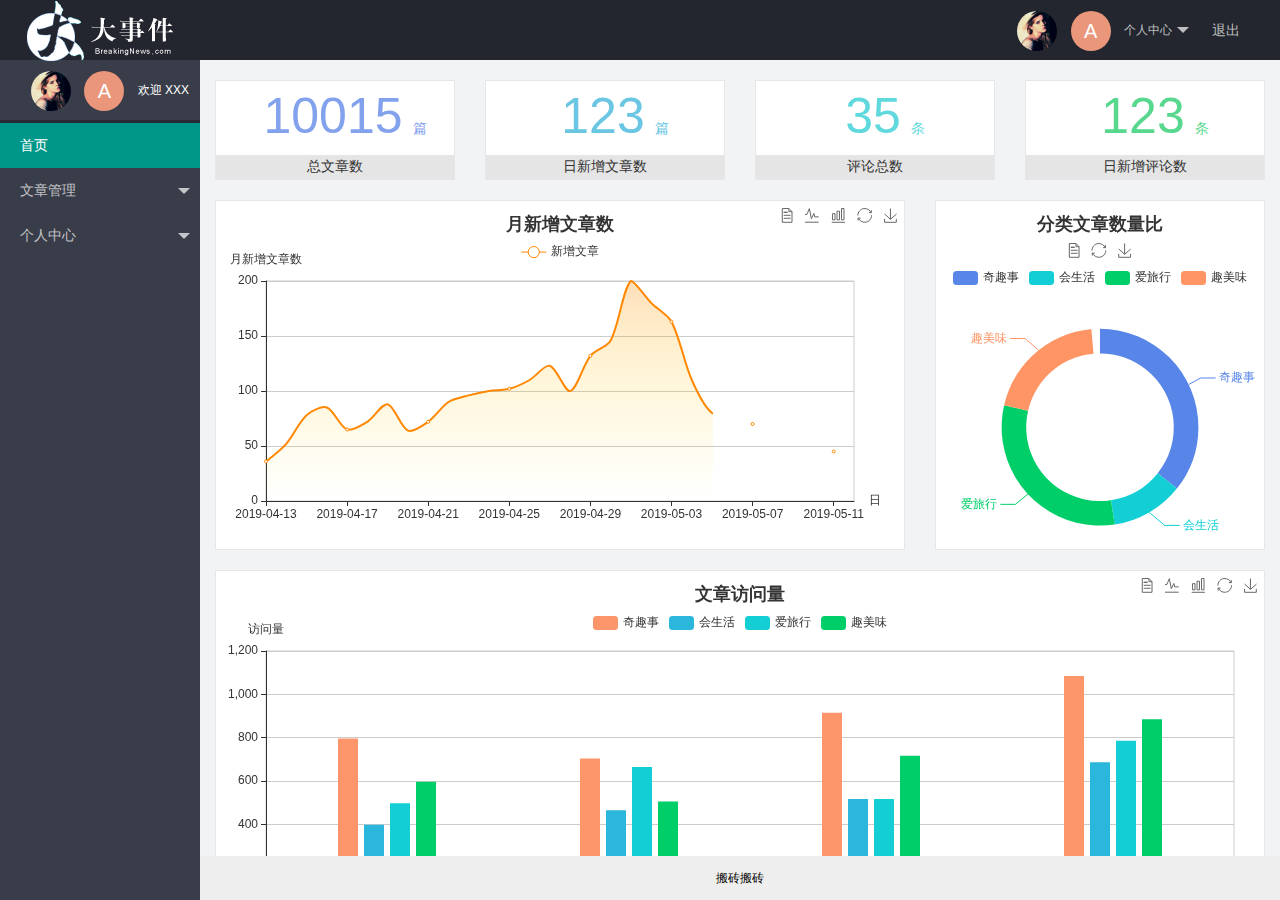
==== commit c1616e56: "个人中心完成" ====
--- a/index.html
+++ b/index.html
@@ -22,9 +22,9 @@
               个人中心
             </a>
             <dl class="layui-nav-child">
-              <dd><a href="">基本资料</a></dd>
-              <dd><a href="">更换头像</a></dd>
-              <dd><a href="">重置密码</a></dd>
+              <dd><a href="/user/user_info.html" target="fm">基本资料</a></dd>
+              <dd><a href="/user/user_avatar.html" target="fm">更换头像</a></dd>
+              <dd><a href="/user/user_pwd.html" target="fm">重置密码</a></dd>
             </dl>
           </li>
           <li class="layui-nav-item">
@@ -57,9 +57,11 @@
             <li class="layui-nav-item">
               <a href="javascript:;">个人中心</a>
               <dl class="layui-nav-child">
-                <dd><a href="javascript:;">列表一</a></dd>
-                <dd><a href="javascript:;">列表二</a></dd>
-                <dd><a href="javascript:;">列表三</a></dd>
+                <dd><a href="/user/user_info.html" target="fm">基本资料</a></dd>
+                <dd>
+                  <a href="/user/user_avatar.html" target="fm">更换头像</a>
+                </dd>
+                <dd><a href="/user/user_pwd.html" target="fm">重置密码</a></dd>
               </dl>
             </li>
           </ul>
